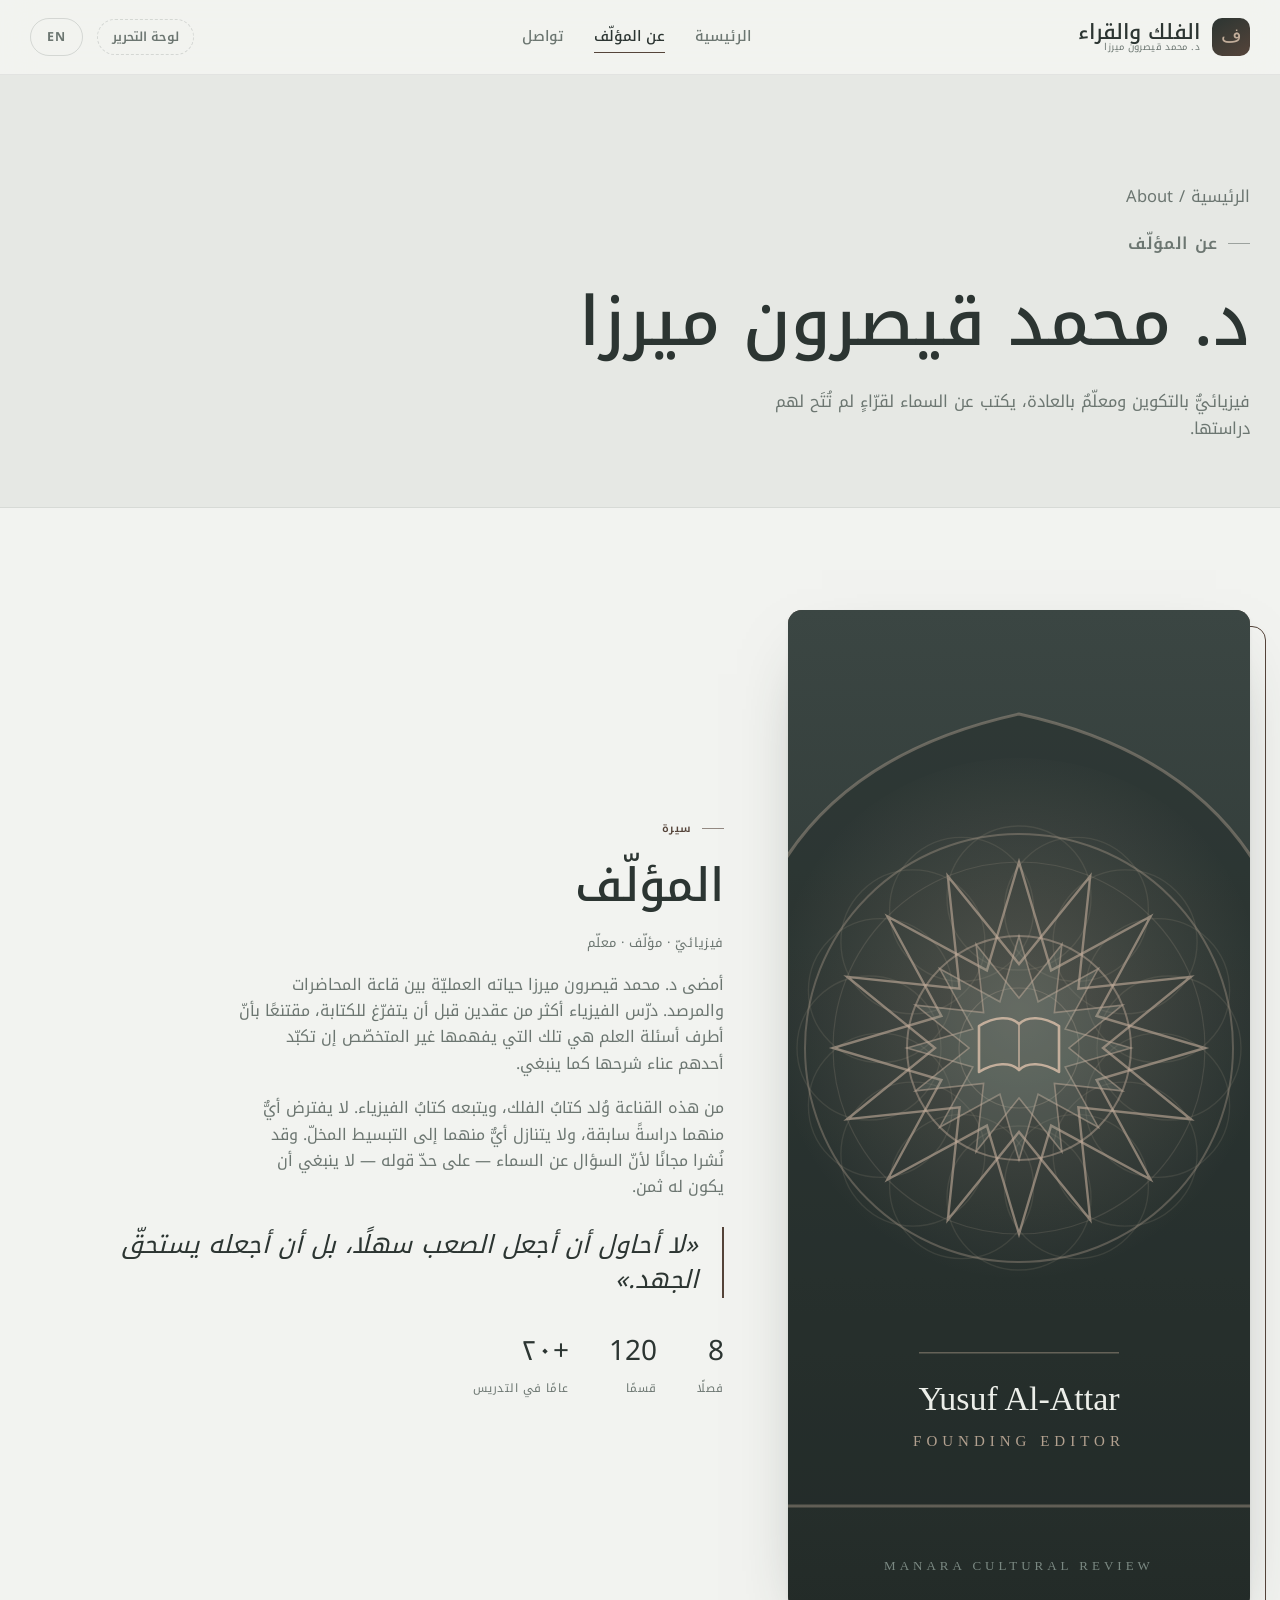
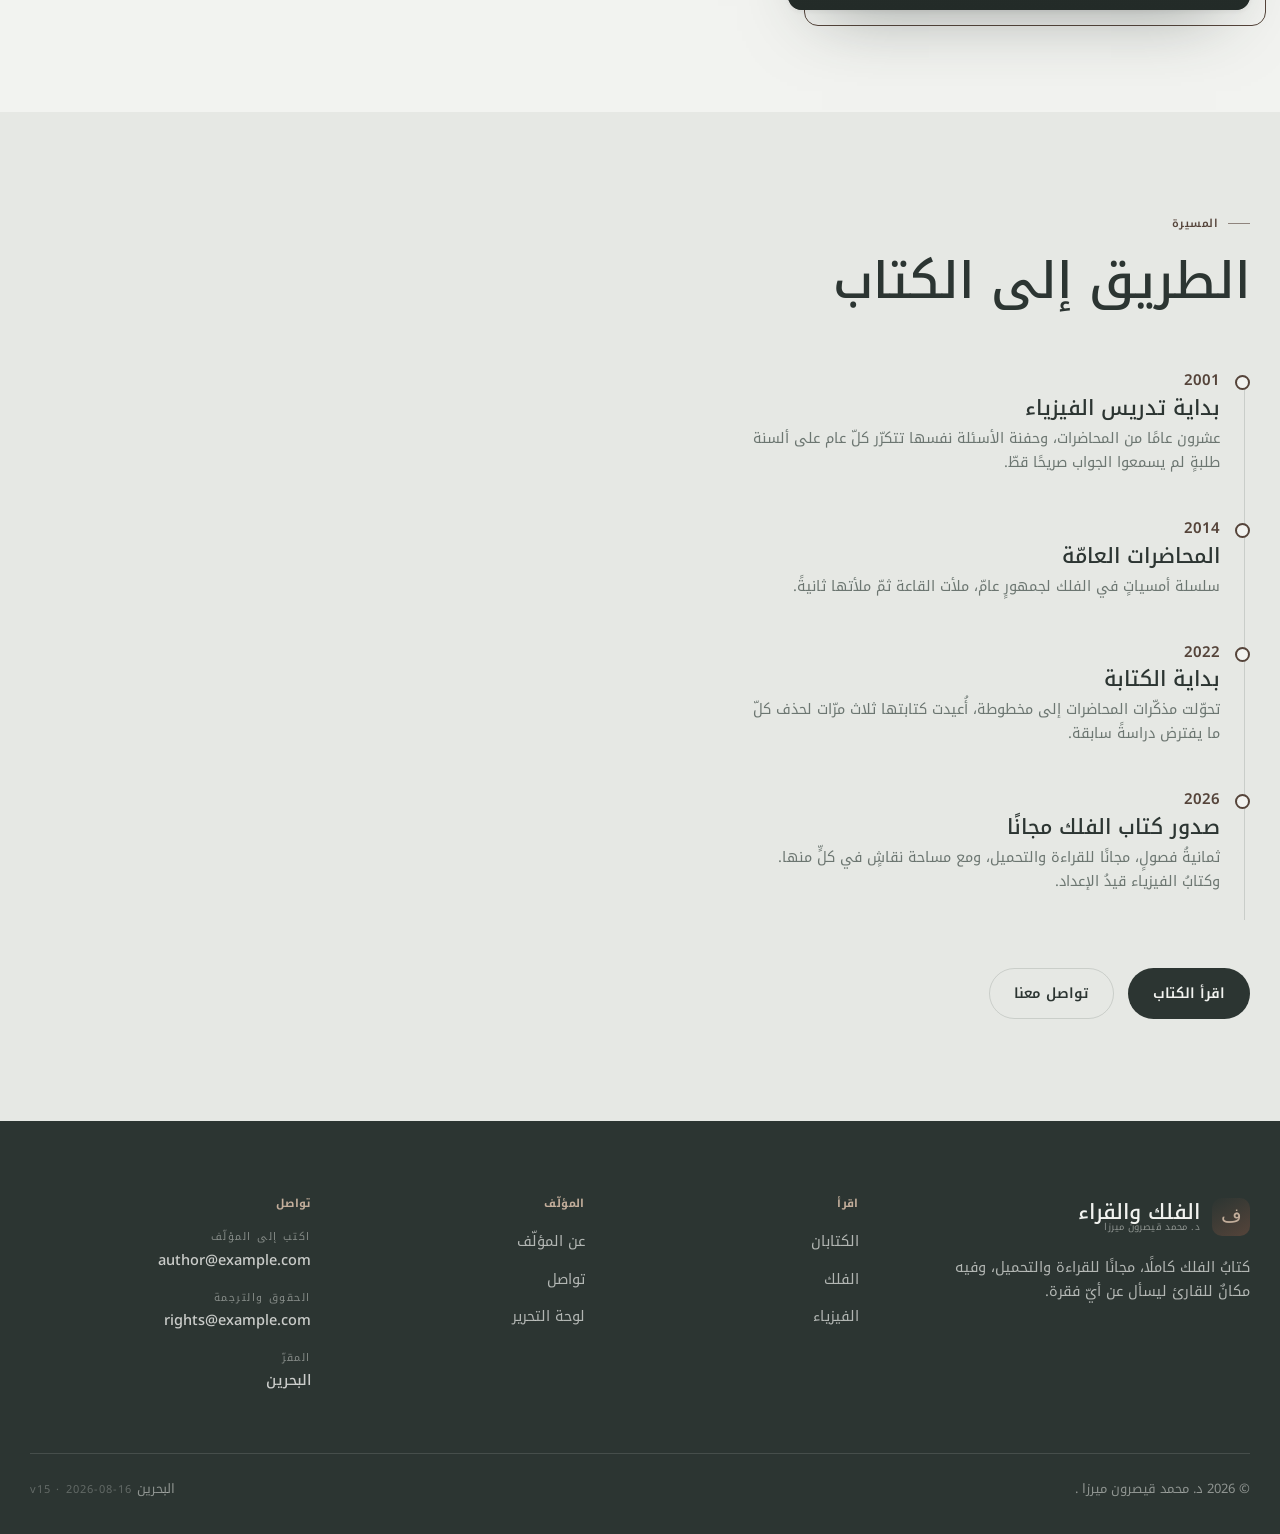
==== about.html @ 3e2587d0 "Show the chapter openings, and stop shipping them twice Seven chapters keep their cover and their in" ====
<!doctype html>
<html lang="ar" dir="rtl">
<head>
<meta charset="UTF-8">
<meta name="viewport" content="width=device-width,initial-scale=1">
<title>عن المؤلّف — د. محمد قيصرون ميرزا</title>
<meta name="description" content="About Dr. Mohammed Qaisaroun Mirza and the path to the two books.">
<meta name="theme-color" content="#2c3532">
<link rel="preconnect" href="https://fonts.googleapis.com">
<link rel="preconnect" href="https://fonts.gstatic.com" crossorigin>
<link href="https://fonts.googleapis.com/css2?family=Manrope:wght@400;500;600;700&family=Newsreader:ital,wght@0,300;0,400;0,500;0,600;1,400;1,500&family=Noto+Kufi+Arabic:wght@400;600&display=swap" rel="stylesheet">
<link rel="stylesheet" href="styles.css">
<script>document.documentElement.className += " js";</script>
</head>
<body>
<a class="skip" href="#main">Skip to content</a>
<header class="nav">
  <div class="wrap nav-in">
    <a class="brand" href="index.html">
      <span class="brand-mark ar">ف</span>
      <span class="brand-txt"><b>الفلك والقراء</b><span>د. محمد قيصرون ميرزا</span></span>
    </a>
    <nav class="nav-links" aria-label="Primary">
      <a href="index.html">Home</a>
      <a href="about.html" aria-current="page">About</a>
      <a href="contact.html">Contact</a>
    </nav>
    <div class="nav-cta">
      <a class="admin-link" href="admin.html" title="Editor login">لوحة التحرير</a>
      <button class="lang" type="button" aria-label="Switch to English">EN</button>
      <button class="burger" aria-expanded="false" aria-label="Open menu" aria-controls="mobile-menu"><span></span></button>
    </div>
  </div>
  <div class="mobile-menu" id="mobile-menu">
    <div class="wrap">
      <a href="index.html">Home</a>
      <a href="about.html">About</a>
      <a href="contact.html">Contact</a>
      <a href="admin.html">Editor login</a>
      <button class="lang" type="button" aria-label="Switch to English">EN</button>
    </div>
  </div>
</header>

<main id="main">
  <section class="page-head">
    <div class="wrap">
      <p class="crumbs"><a href="index.html">Home</a> / About</p>
      <p class="eyebrow" style="margin-top:20px">About the author</p>
      <h1>Dr. Mohammed Qaisaroun Mirza</h1>
      <p>A physicist by training and a teacher by habit, writing about the sky for readers who were never given the chance to study it.</p>
    </div>
  </section>

  <section class="section">
    <div class="wrap author">
      <div class="portrait reveal">
        <img src="img/portrait.svg" alt="Portrait plate for the author" width="800" height="1000" loading="lazy">
      </div>
      <div class="reveal">
        <p class="eyebrow">Biography</p>
        <h2>The author</h2>
        <p class="role">Physicist · Author · Teacher</p>
        <p class="bio">Dr. Mohammed Qaisaroun Mirza has spent his working life between the lecture hall and the telescope. He taught physics for over two decades before turning to writing, convinced that the most interesting questions in science are the ones a non-specialist can still understand if someone takes the trouble to explain them properly.</p>
        <p class="bio">The astronomy book came out of that conviction, and a physics book is following it. Neither assumes prior study; neither talks down. They are published free because, in his words, a question about the sky should not have a price on it.</p>
        <blockquote>“I am not trying to make hard things easy. I am trying to make them worth the effort.”</blockquote>
        <div class="facts">
          <div><b>8</b><span>Chapters</span></div>
          <div><b>120</b><span>Sections</span></div>
          <div><b>20+</b><span>Years teaching</span></div>
        </div>
      </div>
    </div>
  </section>

  <section class="section alt">
    <div class="wrap">
      <div class="sec-head reveal"><div><p class="eyebrow">History</p><h2>The path to the books</h2></div></div>
      <div class="timeline">
        <div class="tl-item reveal"><p class="yr">2001</p><h4>Begins teaching physics</h4><p>Twenty years of lectures, and the same handful of questions asked every single year by students who had never been told the answer plainly.</p></div>
        <div class="tl-item reveal"><p class="yr">2014</p><h4>The public lectures</h4><p>A series of evening talks on astronomy for a general audience, which filled the room and then filled it again.</p></div>
        <div class="tl-item reveal"><p class="yr">2022</p><h4>Starts writing</h4><p>The lecture notes become a manuscript, rewritten three times to remove everything that assumed prior study.</p></div>
        <div class="tl-item reveal"><p class="yr">2026</p><h4>The astronomy book published, free</h4><p>Eight chapters, free to read and free to download, with a comment thread on every one of them. The physics book is in preparation.</p></div>
      </div>
      <div class="hero-actions" style="margin-top:40px">
        <a class="btn btn-ink" href="index.html">Read the books</a>
        <a class="btn btn-outline" href="contact.html">Get in touch</a>
      </div>
    </div>
  </section>
</main>

<footer>
  <div class="wrap">
    <div class="foot-grid">
      <div>
        <a class="brand" href="index.html">
          <span class="brand-mark ar">ف</span>
          <span class="brand-txt"><b>الفلك والقراء</b><span>د. محمد قيصرون ميرزا</span></span>
        </a>
        <p class="foot-about">The astronomy book in full, free to read and free to download, with a place for readers to ask about any passage.</p>
      </div>
      <div>
        <h4>Read</h4>
        <ul>
          <li><a href="index.html">The books</a></li>
          <li><a href="chapter.html?book=falak&ch=1">Astronomy</a></li>
          <li><a href="chapter.html?book=fizya&ch=1">Physics</a></li>
        </ul>
      </div>
      <div>
        <h4>The author</h4>
        <ul>
          <li><a href="about.html">About the author</a></li>
          <li><a href="contact.html">Contact</a></li>
          <li><a href="admin.html">Editor login</a></li>
        </ul>
      </div>
      <div>
        <h4>Contact</h4>
        <ul class="foot-contact">
          <li><span>Write to the author</span><a href="mailto:author@example.com">author@example.com</a></li>
          <li><span>Rights and translation</span><a href="mailto:rights@example.com">rights@example.com</a></li>
          <li><span>Based in</span><b>Bahrain</b></li>
        </ul>
      </div>
    </div>
    <div class="foot-bottom">
      <p>© 2026 د. محمد قيصرون ميرزا .</p>
      <p>Bahrain <span class="build-stamp">v15 · 2026-08-16</span></p>
    </div>
  </div>
</footer>
<script src="i18n.js" defer></script>
<script src="content.js" defer></script>
<script src="cms.js" defer></script>
<script src="script.js" defer></script>
</body>
</html>
---- styles.css ----
/* MANARA — Cultural Review. WebiQQ showcase. */

:root {
  /* Palette: Liver Chestnut / Almond Light / Morning Blue / Arsenic */
  --ink: #2c3532;
  --ink-2: #3b4643;
  --paper: #f2f3f0;
  --paper-2: #e6e8e4;
  --paper-3: #d6d9d4;
  --gold: #55443a;            /* Liver Chestnut — accent on light */
  --gold-soft: #c3ae9b;       /* warm sand — accent on dark */
  --sage: #8a9992;            /* Morning Blue */
  --almond: #cfd0cd;
  --clay: #55443a;
  --muted: #6c7671;
  --line: rgba(44, 53, 50, 0.15);
  --line-soft: rgba(44, 53, 50, 0.08);
  --serif: "Newsreader", "Iowan Old Style", Georgia, serif;
  --sans: "Manrope", -apple-system, "Segoe UI", sans-serif;
  --arabic: "Noto Kufi Arabic", "Segoe UI", Tahoma, sans-serif;
  --wrap: 1220px;
  --r: 14px;
  --shadow: 0 1px 2px rgba(44, 53, 50, 0.05), 0 12px 34px -18px rgba(44, 53, 50, 0.3);
  --shadow-lg: 0 2px 4px rgba(44, 53, 50, 0.06), 0 30px 70px -34px rgba(44, 53, 50, 0.5);
}

* { box-sizing: border-box; }
html {
  -webkit-text-size-adjust: 100%;
  scroll-behavior: smooth;
  /* Without this, pulling past the end of the page on a phone stretches the view
     and exposes a slab of blank canvas under the dark footer. */
  overscroll-behavior-y: none;
  background: var(--paper);
}
@media (prefers-reduced-motion: reduce) {
  html { scroll-behavior: auto; }
  *, *::before, *::after { animation-duration: .01ms !important; transition-duration: .01ms !important; }
}

body {
  margin: 0;
  background: var(--paper);
  color: var(--ink);
  font-family: var(--sans);
  font-size: 16px;
  line-height: 1.65;
  -webkit-font-smoothing: antialiased;
  overflow-x: hidden;
}

img { max-width: 100%; display: block; }
a { color: inherit; }
h1, h2, h3, h4 { font-family: var(--serif); font-weight: 500; line-height: 1.1; letter-spacing: -.015em; margin: 0; }
p { margin: 0; }
button, input, textarea, select { font: inherit; color: inherit; }

.wrap { width: min(100% - 40px, var(--wrap)); margin-inline: auto; }
/* Clear the sticky header when jumping to an anchor. */
section[id], main [id] { scroll-margin-top: 96px; }
.ar { font-family: var(--arabic); }

.skip {
  position: fixed; top: -60px; left: 16px; z-index: 200; background: var(--ink); color: var(--paper);
  padding: 10px 16px; border-radius: 8px; text-decoration: none; font-size: 14px; transition: top .2s;
}
.skip:focus { top: 12px; }

:focus-visible { outline: 2px solid var(--gold); outline-offset: 3px; border-radius: 4px; }

.sr-only {
  position: absolute; width: 1px; height: 1px; padding: 0; margin: -1px; overflow: hidden;
  clip: rect(0 0 0 0); clip-path: inset(50%); white-space: nowrap; border: 0;
}

/* ---------- eyebrow / shared bits ---------- */
.eyebrow {
  font-size: 11px; letter-spacing: .22em; text-transform: uppercase; font-weight: 600;
  color: var(--gold); display: flex; align-items: center; gap: 10px;
}
.eyebrow::before { content: ""; width: 22px; height: 1px; background: currentColor; opacity: .6; }
.eyebrow.center { justify-content: center; }

.btn {
  display: inline-flex; align-items: center; gap: 9px; padding: 13px 24px; border-radius: 999px;
  font-size: 14px; font-weight: 600; text-decoration: none; border: 1px solid transparent; cursor: pointer;
  transition: transform .25s cubic-bezier(.2,.7,.3,1), background .25s, color .25s, border-color .25s, box-shadow .25s;
  white-space: nowrap;
}
.btn:hover { transform: translateY(-2px); }
.btn-gold { background: var(--gold); color: #fff; box-shadow: 0 10px 26px -12px rgba(85, 68, 58, .5); }
.btn-gold:hover { background: #3f322b; }
.btn-ink { background: var(--ink); color: var(--paper); }
.btn-ink:hover { background: #000; }
.btn-ghost { border-color: rgba(242, 243, 240, .38); color: var(--paper); }
.btn-ghost:hover { background: rgba(242, 243, 240, .1); border-color: rgba(242, 243, 240, .7); }
.btn-outline { border-color: var(--line); background: transparent; color: var(--ink); }
.btn-outline:hover { border-color: var(--ink); background: var(--ink); color: var(--paper); }
.btn[disabled] { opacity: .45; pointer-events: none; }

.arrow-link {
  display: inline-flex; align-items: center; gap: 8px; text-decoration: none; font-size: 14px;
  font-weight: 600; border-bottom: 1px solid var(--line); padding-bottom: 3px; transition: gap .25s, border-color .25s;
}
.arrow-link:hover { gap: 14px; border-color: var(--gold); }

/* ---------- header ---------- */
.nav {
  position: sticky; top: 0; z-index: 90;
  background: rgba(242, 243, 240, .82); backdrop-filter: blur(16px) saturate(1.4);
  border-bottom: 1px solid var(--line-soft);
}
.nav-in { display: flex; align-items: center; justify-content: space-between; gap: 20px; height: 74px; }
.brand { display: flex; align-items: center; gap: 12px; text-decoration: none; }
.brand-mark {
  width: 38px; height: 38px; border-radius: 10px; display: grid; place-items: center; flex: none;
  background: linear-gradient(150deg, var(--ink), #55443a); color: var(--gold-soft);
  font-family: var(--serif); font-size: 20px; line-height: 1;
}
.brand-txt { display: flex; flex-direction: column; line-height: 1.05; }
.brand-txt b { font-family: var(--serif); font-weight: 500; font-size: 21px; letter-spacing: .04em; }
.brand-txt span { font-size: 9.5px; letter-spacing: .26em; text-transform: uppercase; color: var(--muted); }
.nav-links { display: flex; align-items: center; gap: 30px; }
.nav-links a {
  text-decoration: none; font-size: 14.5px; font-weight: 500; color: var(--muted); position: relative; padding: 4px 0;
  transition: color .2s;
}
.nav-links a::after {
  content: ""; position: absolute; left: 0; right: 100%; bottom: 0; height: 1px; background: var(--gold);
  transition: right .3s cubic-bezier(.2,.7,.3,1);
}
.nav-links a:hover, .nav-links a[aria-current="page"] { color: var(--ink); }
.nav-links a:hover::after, .nav-links a[aria-current="page"]::after { right: 0; }
.nav-cta { display: flex; align-items: center; gap: 14px; }
.burger {
  display: none; width: 42px; height: 42px; border: 1px solid var(--line); border-radius: 10px;
  background: transparent; cursor: pointer; padding: 0; place-items: center;
}
.burger span { display: block; width: 17px; height: 1.5px; background: var(--ink); position: relative; transition: .25s; }
.burger span::before, .burger span::after {
  content: ""; position: absolute; left: 0; width: 17px; height: 1.5px; background: var(--ink); transition: .25s;
}
.burger span::before { top: -5.5px; }
.burger span::after { top: 5.5px; }
.burger[aria-expanded="true"] span { background: transparent; }
.burger[aria-expanded="true"] span::before { top: 0; transform: rotate(45deg); }
.burger[aria-expanded="true"] span::after { top: 0; transform: rotate(-45deg); }

.mobile-menu {
  display: none; border-top: 1px solid var(--line-soft); background: var(--paper);
  padding: 14px 0 26px;
}
.mobile-menu.open { display: block; }
.mobile-menu a {
  display: block; padding: 13px 0; text-decoration: none; font-family: var(--serif); font-size: 24px;
  border-bottom: 1px solid var(--line-soft);
}
.mobile-menu .btn {
  display: flex; justify-content: center; width: 100%; margin-top: 22px; border-bottom: 0;
  font-family: var(--sans); font-size: 15px; padding: 15px 22px;
}

/* ---------- hero ---------- */
.hero { position: relative; background: var(--ink); color: var(--paper); overflow: hidden; }
.hero-bg { position: absolute; inset: 0; }
.hero-bg img { width: 100%; height: 100%; object-fit: cover; }
.hero-bg::after {
  content: ""; position: absolute; inset: 0;
  background:
    radial-gradient(100% 90% at 20% 30%, rgba(44,53,50,.9), rgba(44,53,50,.55) 70%),
    linear-gradient(to top, var(--ink) 2%, rgba(44,53,50,.15) 55%);
}
.hero-in { position: relative; padding: clamp(74px, 12vw, 140px) 0 clamp(60px, 8vw, 96px); }
.hero h1 {
  font-size: clamp(44px, 7.4vw, 88px); font-weight: 400; letter-spacing: -.025em; max-width: 15ch;
  margin: 22px 0 0;
}
.hero h1 em { font-style: italic; color: var(--gold-soft); }
.hero-lede { margin-top: 26px; max-width: 56ch; font-size: clamp(16px, 1.6vw, 18.5px); color: rgba(242, 243, 240, .74); }
.hero-actions { display: flex; flex-wrap: wrap; gap: 14px; margin-top: 38px; }
.hero-stats {
  display: flex; flex-wrap: wrap; gap: clamp(28px, 6vw, 72px); margin-top: clamp(50px, 7vw, 78px);
  padding-top: 34px; border-top: 1px solid rgba(242, 243, 240, .16);
}
.hero-stats div b { display: block; font-family: var(--serif); font-size: 34px; font-weight: 400; color: var(--gold-soft); }
.hero-stats div span { font-size: 12px; letter-spacing: .16em; text-transform: uppercase; color: rgba(242,243,240,.6); }
.hero-ar {
  position: absolute; right: -2vw; bottom: -3vw; font-family: var(--arabic); font-size: clamp(120px, 24vw, 320px);
  color: rgba(195, 174, 155, .07); line-height: .8; pointer-events: none; user-select: none;
}

/* ---------- sections ---------- */
.section { padding: clamp(64px, 8vw, 116px) 0; }
.section.alt { background: var(--paper-2); }
.sec-head { display: flex; align-items: flex-end; justify-content: space-between; gap: 30px; margin-bottom: clamp(34px, 4vw, 52px); flex-wrap: wrap; }
.sec-head h2 { font-size: clamp(30px, 4.4vw, 50px); margin-top: 14px; max-width: 20ch; }
.sec-head p.sub { color: var(--muted); max-width: 46ch; margin-top: 12px; font-size: 15.5px; }

/* ---------- articles ---------- */
.art-feature {
  display: grid; grid-template-columns: 1.15fr 1fr; gap: clamp(26px, 4vw, 56px); align-items: center;
  margin-bottom: clamp(34px, 4vw, 56px); text-decoration: none;
}
.art-feature .shot { border-radius: var(--r); overflow: hidden; aspect-ratio: 4 / 3; box-shadow: var(--shadow-lg); }
.art-feature .shot img, .art-card .shot img {
  width: 100%; height: 100%; object-fit: cover;
  background: linear-gradient(135deg, var(--paper-3), #b9c0ba);
  transition: transform .8s cubic-bezier(.2,.7,.3,1);
}
.art-feature:hover .shot img { transform: scale(1.045); }
.art-feature h3 { font-size: clamp(28px, 3.6vw, 44px); margin: 16px 0 0; }
.art-feature p { color: var(--muted); margin-top: 16px; max-width: 48ch; }

.meta { display: flex; align-items: center; gap: 12px; font-size: 12px; color: var(--muted); flex-wrap: wrap; }
.tag {
  font-size: 10.5px; letter-spacing: .16em; text-transform: uppercase; font-weight: 700; color: var(--gold);
  border: 1px solid rgba(85, 68, 58, .32); border-radius: 999px; padding: 4px 11px; background: rgba(85, 68, 58, .07);
}
.dot::before { content: "·"; margin-right: 12px; }

.art-grid { display: grid; grid-template-columns: repeat(3, 1fr); gap: clamp(22px, 2.6vw, 34px); }
.art-card {
  text-decoration: none; display: flex; flex-direction: column; gap: 16px;
  background: var(--paper); border: 1px solid var(--line-soft); border-radius: var(--r); padding: 14px 14px 24px;
  transition: transform .35s cubic-bezier(.2,.7,.3,1), box-shadow .35s, border-color .35s;
}
.section.alt .art-card { background: #f8f9f7; }
.art-card:hover { transform: translateY(-5px); box-shadow: var(--shadow); border-color: var(--line); }
.art-card .shot { border-radius: 9px; overflow: hidden; aspect-ratio: 16 / 10; }
.art-card:hover .shot img { transform: scale(1.05); }
.art-card .body { padding: 0 8px; display: flex; flex-direction: column; gap: 11px; flex: 1; }
.art-card h3 { font-size: 21px; line-height: 1.24; }
.art-card p { font-size: 14.2px; color: var(--muted); line-height: 1.6; }
.art-card .more { margin-top: auto; font-size: 13px; font-weight: 700; color: var(--gold); display: inline-flex; gap: 7px; transition: gap .25s; }
.art-card:hover .more { gap: 13px; }

/* ---------- books ---------- */
.book-grid { display: grid; grid-template-columns: repeat(4, 1fr); gap: clamp(20px, 2.6vw, 36px); }
.book { display: flex; flex-direction: column; gap: 16px; }
.cover {
  position: relative; aspect-ratio: 2 / 3; border-radius: 4px 10px 10px 4px; overflow: hidden;
  background: linear-gradient(155deg, var(--c1, #2c3b46), var(--c2, #16212a));
  color: #fff; padding: 26px 20px 22px 28px; display: flex; flex-direction: column;
  box-shadow: var(--shadow-lg); transition: transform .45s cubic-bezier(.2,.7,.3,1), box-shadow .45s;
}
.book:hover .cover { transform: translateY(-7px) rotate(-.6deg); box-shadow: 0 34px 60px -28px rgba(44,53,50,.6); }
.cover::before { content: ""; position: absolute; left: 0; top: 0; bottom: 0; width: 9px; background: rgba(0,0,0,.28); }
.cover::after {
  content: ""; position: absolute; inset: 0;
  background: radial-gradient(120% 80% at 80% 0%, rgba(255,255,255,.16), transparent 60%);
  pointer-events: none;
}
.cover .rule { width: 34px; height: 1px; background: rgba(255,255,255,.5); margin-bottom: 16px; }
.cover .c-title {
  font-family: var(--serif); font-size: clamp(17px, 1.7vw, 22px); line-height: 1.16; font-weight: 500; letter-spacing: -.01em;
}
.cover .c-author {
  margin-top: auto; font-size: 9.5px; letter-spacing: .2em; text-transform: uppercase; color: rgba(255,255,255,.66);
}
.cover .c-ar { position: absolute; right: 14px; bottom: 12px; font-family: var(--arabic); font-size: 30px; color: rgba(255,255,255,.14); }
.book h3 { font-size: 18px; line-height: 1.25; }
.book .b-meta { font-size: 13px; color: var(--muted); margin-top: 5px; }
.book .b-desc { font-size: 13.6px; color: var(--muted); margin-top: 10px; line-height: 1.58; }
.book .btn { margin-top: 14px; align-self: flex-start; padding: 10px 18px; font-size: 13px; }

/* ---------- categories ---------- */
.cat-grid { display: grid; grid-template-columns: repeat(6, 1fr); gap: 16px; }
.cat {
  text-decoration: none; border: 1px solid var(--line); border-radius: var(--r); padding: 26px 20px 22px;
  background: var(--paper); display: flex; flex-direction: column; gap: 12px; position: relative; overflow: hidden;
  transition: transform .3s, border-color .3s, background .3s;
}
.section.alt .cat { background: #f8f9f7; }
.cat:hover { transform: translateY(-4px); border-color: var(--gold); }
.cat .ico { font-size: 24px; line-height: 1; color: var(--gold); }
.cat .ico svg { width: 27px; height: 27px; display: block; }
.cat:hover .ico { color: #3f322b; }
.cat b { font-family: var(--serif); font-size: 20px; font-weight: 500; }
.cat span { font-size: 12px; color: var(--muted); }
.cat::after {
  content: ""; position: absolute; inset: auto -30% -60% auto; width: 120px; height: 120px; border-radius: 50%;
  background: radial-gradient(circle, rgba(85,68,58,.16), transparent 70%); opacity: 0; transition: opacity .35s;
}
.cat:hover::after { opacity: 1; }

/* ---------- author ---------- */
.author { display: grid; grid-template-columns: .8fr 1.2fr; gap: clamp(30px, 5vw, 76px); align-items: center; }
.author .portrait { position: relative; }
.author .portrait img {
  position: relative; z-index: 1;
  width: 100%; aspect-ratio: 4 / 5; object-fit: cover; border-radius: var(--r);
  background: linear-gradient(140deg, #55443a, #2c3532); box-shadow: var(--shadow-lg);
}
.author .portrait::after {
  content: ""; position: absolute; inset: 16px -16px -16px 16px; border: 1px solid var(--gold); border-radius: var(--r);
}
.author h2 { font-size: clamp(30px, 4vw, 46px); margin: 16px 0 0; }
.author .role { font-size: 13px; letter-spacing: .14em; text-transform: uppercase; color: var(--muted); margin-top: 14px; }
.author p.bio { color: var(--muted); margin-top: 18px; max-width: 54ch; }
.author blockquote {
  margin: 26px 0 0; padding-left: 22px; border-left: 2px solid var(--gold);
  font-family: var(--serif); font-size: clamp(19px, 2.2vw, 25px); font-style: italic; line-height: 1.42;
}
.author .facts { display: flex; gap: 40px; margin-top: 30px; flex-wrap: wrap; }
.author .facts b { display: block; font-family: var(--serif); font-size: 28px; font-weight: 400; }
.author .facts span { font-size: 11.5px; letter-spacing: .14em; text-transform: uppercase; color: var(--muted); }

/* ---------- newsletter ---------- */
.news { background: var(--ink); color: var(--paper); border-radius: 20px; padding: clamp(40px, 6vw, 74px); position: relative; overflow: hidden; }
.news::after {
  content: "\0645"; position: absolute; right: 4%; top: 50%; transform: translateY(-50%); font-family: var(--arabic);
  font-size: 260px; color: rgba(195,174,155,.06); line-height: 1; pointer-events: none;
}
.news h2 { font-size: clamp(28px, 3.8vw, 44px); margin-top: 16px; max-width: 18ch; }
.news p { color: rgba(242,243,240,.7); margin-top: 16px; max-width: 46ch; }
.subscribe { display: flex; gap: 10px; margin-top: 30px; max-width: 480px; flex-wrap: wrap; }
.subscribe input {
  flex: 1 1 240px; background: rgba(242,243,240,.08); border: 1px solid rgba(242,243,240,.2); color: var(--paper);
  border-radius: 999px; padding: 13px 22px; font-size: 14.5px; transition: border-color .25s, background .25s;
}
.subscribe input::placeholder { color: rgba(242,243,240,.42); }
.subscribe input:focus { outline: none; border-color: var(--gold-soft); background: rgba(242,243,240,.12); }
.form-note { font-size: 13px; margin-top: 14px; color: rgba(242,243,240,.55); }
.form-note.ok { color: var(--gold-soft); }

/* ---------- footer ---------- */
footer { background: var(--ink); color: rgba(242,243,240,.68); padding: clamp(52px, 6vw, 80px) 0 34px; margin-top: 0; }
.foot-grid { display: grid; grid-template-columns: 1.6fr 1fr 1fr 1fr; gap: 40px; }
.foot-grid .brand-txt b, .foot-grid .brand-txt span { color: var(--paper); }
.foot-grid .brand-txt span { color: rgba(242,243,240,.5); }
.foot-about { font-size: 14.5px; margin-top: 20px; max-width: 38ch; }
footer h4 { font-family: var(--sans); font-size: 11px; letter-spacing: .2em; text-transform: uppercase; color: var(--gold-soft); font-weight: 700; }
footer ul { list-style: none; padding: 0; margin: 18px 0 0; display: grid; gap: 11px; }
footer ul a { text-decoration: none; font-size: 14.5px; transition: color .2s; }
footer ul a:hover { color: var(--paper); }
.socials { display: flex; gap: 10px; margin-top: 18px; }
.socials a {
  width: 38px; height: 38px; border: 1px solid rgba(242,243,240,.2); border-radius: 50%; display: grid; place-items: center;
  text-decoration: none; font-size: 13px; transition: .25s;
}
.socials a:hover { background: var(--gold); border-color: var(--gold); color: #fff; }
.foot-bottom {
  margin-top: clamp(40px, 5vw, 60px); padding-top: 24px; border-top: 1px solid rgba(242,243,240,.13);
  display: flex; justify-content: space-between; gap: 16px; flex-wrap: wrap; font-size: 13px; color: rgba(242,243,240,.5);
}
.foot-bottom a { color: var(--gold-soft); text-decoration: none; }

/* ---------- page header (inner pages) ---------- */
.page-head { background: var(--paper-2); border-bottom: 1px solid var(--line-soft); padding: clamp(50px, 7vw, 92px) 0 clamp(40px, 5vw, 64px); }
.page-head h1 { font-size: clamp(36px, 6vw, 68px); margin-top: 18px; max-width: 18ch; }
.page-head p { color: var(--muted); margin-top: 18px; max-width: 56ch; font-size: 16.5px; }
.crumbs { font-size: 12.5px; color: var(--muted); }
.crumbs a { text-decoration: none; }
.crumbs a:hover { color: var(--gold); }

/* ---------- article page ---------- */
.progress { position: fixed; top: 0; left: 0; height: 3px; width: 0; background: var(--gold); z-index: 120; transition: width .1s linear; }
.read-head { padding: clamp(40px, 6vw, 72px) 0 0; }
.read-head h1 { font-size: clamp(34px, 5.6vw, 62px); margin: 20px 0 0; max-width: 20ch; }
.read-head .lede { font-family: var(--serif); font-size: clamp(18px, 2.2vw, 23px); color: var(--muted); margin-top: 22px; max-width: 58ch; line-height: 1.5; }
.byline { display: flex; align-items: center; gap: 14px; margin-top: 30px; flex-wrap: wrap; }
.byline .avatar {
  width: 46px; height: 46px; border-radius: 50%; object-fit: cover; background: var(--paper-3); flex: none;
}
.byline b { font-size: 14.5px; }
.read-figure { margin: clamp(32px, 4vw, 52px) 0; }
.read-figure img { width: 100%; aspect-ratio: 21 / 9; object-fit: cover; border-radius: var(--r); background: var(--paper-3); box-shadow: var(--shadow-lg); }
.read-figure figcaption { font-size: 12.5px; color: var(--muted); margin-top: 12px; text-align: center; }

.read-layout { display: grid; grid-template-columns: 220px minmax(0, 1fr) 190px; gap: clamp(28px, 4vw, 60px); align-items: start; padding-bottom: clamp(60px, 8vw, 100px); }
.toc { position: sticky; top: 100px; }
.toc h4 { font-family: var(--sans); font-size: 10.5px; letter-spacing: .2em; text-transform: uppercase; color: var(--muted); font-weight: 700; }
.toc ol { list-style: none; padding: 0; margin: 16px 0 0; display: grid; gap: 2px; counter-reset: t; }
.toc a {
  display: block; text-decoration: none; font-size: 13.6px; color: var(--muted); padding: 7px 0 7px 14px;
  border-left: 2px solid var(--line); transition: .25s; line-height: 1.4;
}
.toc a:hover { color: var(--ink); border-color: var(--gold-soft); }
.toc a.active { color: var(--ink); border-color: var(--gold); font-weight: 600; }

.prose { font-family: var(--serif); font-size: 19.5px; line-height: 1.78; letter-spacing: -.003em; }
.prose > p { margin: 0 0 26px; }
.prose h2 { font-size: clamp(26px, 3.2vw, 34px); margin: 52px 0 18px; scroll-margin-top: 100px; }
.prose h3 { font-size: 23px; margin: 36px 0 14px; }
.prose a { color: var(--clay); text-underline-offset: 3px; }
.prose ul, .prose ol { margin: 0 0 26px; padding-left: 24px; }
.prose li { margin-bottom: 10px; }
.prose blockquote {
  margin: 38px 0; padding: 4px 0 4px 26px; border-left: 3px solid var(--gold);
  font-style: italic; font-size: clamp(21px, 2.5vw, 27px); line-height: 1.45; color: var(--ink-2);
}
.prose blockquote cite { display: block; font-style: normal; font-family: var(--sans); font-size: 13px; color: var(--muted); margin-top: 14px; letter-spacing: .04em; }
.prose .dropcap::first-letter {
  float: left; font-size: 4.1em; line-height: .82; padding: 6px 12px 0 0; color: var(--gold); font-weight: 500;
}
.pull {
  background: var(--paper-2); border-radius: var(--r); padding: 26px 28px; margin: 36px 0;
  font-family: var(--sans); font-size: 15px; line-height: 1.66; color: var(--ink-2); border: 1px solid var(--line-soft);
}
.pull b { display: block; font-family: var(--serif); font-size: 19px; font-weight: 500; margin-bottom: 8px; }

.share { position: sticky; top: 100px; display: grid; gap: 10px; justify-items: start; }
.share h4 { font-family: var(--sans); font-size: 10.5px; letter-spacing: .2em; text-transform: uppercase; color: var(--muted); font-weight: 700; margin-bottom: 4px; }
.share button, .share a {
  display: flex; align-items: center; gap: 10px; width: 100%; text-decoration: none; cursor: pointer;
  border: 1px solid var(--line); background: transparent; border-radius: 10px; padding: 10px 13px; font-size: 13px;
  transition: .25s; text-align: left;
}
.share button:hover, .share a:hover { border-color: var(--ink); background: var(--ink); color: var(--paper); }

.read-foot { border-top: 1px solid var(--line); padding-top: 34px; margin-top: 46px; display: flex; gap: 24px; align-items: flex-start; flex-wrap: wrap; }
.read-foot img { width: 74px; height: 74px; border-radius: 50%; object-fit: cover; background: var(--paper-3); }
.read-foot .rf-body { flex: 1 1 320px; }
.read-foot h4 { font-family: var(--serif); font-size: 21px; font-weight: 500; letter-spacing: 0; text-transform: none; color: var(--ink); }
.read-foot p { color: var(--muted); font-size: 14.5px; margin-top: 8px; }

/* ---------- books page ---------- */
.filters { display: flex; gap: 9px; flex-wrap: wrap; margin-bottom: 38px; }
.chip {
  border: 1px solid var(--line); background: transparent; border-radius: 999px; padding: 9px 18px; font-size: 13.5px;
  font-weight: 500; cursor: pointer; transition: .25s; color: var(--muted);
}
.chip:hover { border-color: var(--ink); color: var(--ink); }
.chip[aria-pressed="true"] { background: var(--ink); border-color: var(--ink); color: var(--paper); }
.book-row {
  display: grid; grid-template-columns: 190px minmax(0, 1fr); gap: clamp(24px, 3.4vw, 46px); align-items: start;
  padding: clamp(26px, 3vw, 40px) 0; border-top: 1px solid var(--line);
}
.book-row:hover .cover { transform: translateY(-6px) rotate(-.5deg); }
.book-row + .form-note { border-top: 1px solid var(--line); padding-top: 28px; }
.book-row h3 { font-size: clamp(23px, 2.8vw, 31px); margin-top: 12px; }
.book-row .b-desc { font-size: 15.5px; margin-top: 14px; max-width: 62ch; }
.book-row .specs { display: flex; gap: 34px; margin-top: 22px; flex-wrap: wrap; }
.book-row .specs span { font-size: 11px; letter-spacing: .14em; text-transform: uppercase; color: var(--muted); display: block; }
.book-row .specs b { font-family: var(--serif); font-size: 17px; font-weight: 500; }
.book-row .actions { display: flex; gap: 10px; margin-top: 26px; flex-wrap: wrap; }
.hidden { display: none !important; }

/* ---------- about page ---------- */
.split { display: grid; grid-template-columns: 1fr 1fr; gap: clamp(30px, 5vw, 70px); align-items: start; }
.split h2 { font-size: clamp(28px, 3.6vw, 42px); margin-top: 14px; }
.split p { color: var(--muted); margin-top: 18px; }
.values { display: grid; grid-template-columns: repeat(3, 1fr); gap: 22px; margin-top: 34px; }
.value { border-top: 2px solid var(--gold); padding-top: 18px; }
.value b { font-family: var(--serif); font-size: 20px; font-weight: 500; display: block; }
.value p { font-size: 14px; margin-top: 8px; }

.timeline { position: relative; margin-top: 46px; padding-left: 30px; }
.timeline::before { content: ""; position: absolute; left: 5px; top: 8px; bottom: 8px; width: 1px; background: var(--line); }
.tl-item { position: relative; padding-bottom: 34px; }
.tl-item::before {
  content: ""; position: absolute; left: -30px; top: 7px; width: 11px; height: 11px; border-radius: 50%;
  background: var(--paper); border: 2px solid var(--gold);
}
.tl-item .yr { font-family: var(--serif); font-size: 15px; color: var(--gold); font-weight: 600; }
.tl-item h4 { font-size: 21px; margin-top: 4px; }
.tl-item p { color: var(--muted); font-size: 14.5px; margin-top: 7px; max-width: 60ch; }

/* ---------- contact page ---------- */
.contact-grid { display: grid; grid-template-columns: 1fr 1.1fr; gap: clamp(34px, 5vw, 70px); align-items: start; }
.field { display: grid; gap: 8px; margin-bottom: 18px; }
.field label { font-size: 12px; letter-spacing: .12em; text-transform: uppercase; color: var(--muted); font-weight: 600; }
.field input, .field textarea, .field select {
  border: 1px solid var(--line); background: var(--paper); border-radius: 10px; padding: 13px 16px; font-size: 15px;
  transition: border-color .25s, box-shadow .25s;
}
.field textarea { min-height: 140px; resize: vertical; }
.field input:focus, .field textarea:focus, .field select:focus {
  outline: none; border-color: var(--gold); box-shadow: 0 0 0 3px rgba(85,68,58,.14);
}
.contact-card { background: var(--paper-2); border-radius: var(--r); padding: clamp(26px, 3vw, 38px); border: 1px solid var(--line-soft); }
.contact-line { display: flex; gap: 14px; padding: 18px 0; border-bottom: 1px solid var(--line-soft); }
.contact-line:last-child { border-bottom: 0; }
.contact-line .ico { font-size: 18px; }
.contact-line span { font-size: 11.5px; letter-spacing: .14em; text-transform: uppercase; color: var(--muted); display: block; }
.contact-line b { font-family: var(--serif); font-size: 18px; font-weight: 500; }
.faq { border-top: 1px solid var(--line); }
.faq details { border-bottom: 1px solid var(--line); }
.faq summary {
  cursor: pointer; list-style: none; padding: 22px 0; font-family: var(--serif); font-size: 20px;
  display: flex; justify-content: space-between; gap: 20px; align-items: center;
}
.faq summary::-webkit-details-marker { display: none; }
.faq summary::after { content: "+"; font-size: 22px; color: var(--gold); transition: transform .25s; }
.faq details[open] summary::after { transform: rotate(45deg); }
.faq details p { color: var(--muted); padding-bottom: 22px; max-width: 66ch; font-size: 15px; }

/* ---------- reveal ----------
   Hidden only once the inline head script proves JS is running, so a failed
   or blocked script.js can never leave the page blank. */
.js .reveal { opacity: 0; transform: translateY(22px); transition: opacity .7s cubic-bezier(.2,.7,.3,1), transform .7s cubic-bezier(.2,.7,.3,1); }
.js .reveal.in { opacity: 1; transform: none; }

/* ---------- responsive ---------- */
@media (max-width: 1080px) {
  .read-layout { grid-template-columns: 190px minmax(0, 1fr); }
  .share { position: static; grid-column: 1 / -1; display: flex; flex-wrap: wrap; }
  .share h4 { width: 100%; }
  .share button, .share a { width: auto; }
  .book-grid { grid-template-columns: repeat(3, 1fr); }
  .cat-grid { grid-template-columns: repeat(3, 1fr); }
}
@media (max-width: 900px) {
  .nav-links, .nav-cta .btn { display: none; }
  .burger { display: grid; }
  .art-grid { grid-template-columns: repeat(2, 1fr); }
  .art-feature { grid-template-columns: 1fr; }
  .author, .split, .contact-grid { grid-template-columns: 1fr; }
  .author .portrait { max-width: 400px; }
  .foot-grid { grid-template-columns: 1fr 1fr; gap: 34px; }
  .read-layout { grid-template-columns: 1fr; }
  .toc { position: static; border: 1px solid var(--line); border-radius: var(--r); padding: 18px 20px; }
  .toc ol { grid-template-columns: 1fr 1fr; display: grid; }
  .prose { font-size: 18px; }
  .prose .dropcap::first-letter { font-size: 3.2em; padding-right: 10px; }
}
@media (max-width: 680px) {
  .wrap { width: min(100% - 32px, var(--wrap)); }
  .art-grid, .book-grid, .cat-grid, .values { grid-template-columns: 1fr 1fr; }
  .values { grid-template-columns: 1fr; }
  .book-row { grid-template-columns: 1fr; }
  .book-row .cover { max-width: 170px; }
  .foot-grid { grid-template-columns: 1fr; }
  .toc ol { grid-template-columns: 1fr; }
  .hero-stats { gap: 26px 40px; }
  .hero-stats div b { font-size: 27px; }
  .news { border-radius: 16px; }
  .btn { padding: 12px 20px; }
}
@media (max-width: 420px) {
  .art-grid { grid-template-columns: 1fr; }
  .book-grid, .cat-grid { gap: 12px; }
  .cat { padding: 20px 16px 18px; }
  .cat b { font-size: 17px; }
}

/* ---------- accents on dark grounds ---------- */
.hero .eyebrow, .news .eyebrow { color: var(--gold-soft); }
.hero-stats div b { color: var(--gold-soft); }

/* ---------- language switch ---------- */
.lang {
  border: 1px solid var(--line); background: transparent; border-radius: 999px; cursor: pointer;
  padding: 8px 16px; font-size: 12.5px; font-weight: 700; letter-spacing: .08em; color: var(--muted);
  transition: .25s; white-space: nowrap;
}
.lang:hover { border-color: var(--ink); color: var(--ink); }
.mobile-menu .lang { width: 100%; margin-top: 14px; padding: 14px; font-size: 14px; }

/* Arabic is the default language, so hide the page until the strings are swapped. */
.js:not(.i18n-ready) body { visibility: hidden; }

[lang="ar"] body, [dir="rtl"] body { font-family: var(--arabic); }
[dir="rtl"] h1, [dir="rtl"] h2, [dir="rtl"] h3, [dir="rtl"] h4,
[dir="rtl"] .prose, [dir="rtl"] .brand-txt b, [dir="rtl"] .cover .c-title,
[dir="rtl"] .tl-item .yr, [dir="rtl"] .faq summary, [dir="rtl"] .contact-line b,
[dir="rtl"] .book-row .specs b, [dir="rtl"] .author blockquote, [dir="rtl"] .prose blockquote,
[dir="rtl"] .hero-stats div b, [dir="rtl"] .author .facts b, [dir="rtl"] .value b,
[dir="rtl"] .cat b, [dir="rtl"] .mobile-menu a, [dir="rtl"] .pull b, [dir="rtl"] .read-head .lede {
  font-family: var(--arabic); letter-spacing: 0;
}
[dir="rtl"] .prose { font-size: 18.5px; line-height: 2; }
[dir="rtl"] .hero h1, [dir="rtl"] .page-head h1, [dir="rtl"] .read-head h1 { line-height: 1.4; }
[dir="rtl"] h2, [dir="rtl"] h3 { line-height: 1.4; }
[dir="rtl"] .eyebrow, [dir="rtl"] footer h4, [dir="rtl"] .field label,
[dir="rtl"] .toc h4, [dir="rtl"] .share h4, [dir="rtl"] .brand-txt span,
[dir="rtl"] .tag, [dir="rtl"] .hero-stats div span, [dir="rtl"] .author .facts span,
[dir="rtl"] .book-row .specs span, [dir="rtl"] .contact-line span, [dir="rtl"] .author .role {
  letter-spacing: .04em; text-transform: none;
}

/* ---------- RTL mirroring ---------- */
[dir="rtl"] .skip { left: auto; right: 16px; }
[dir="rtl"] .nav-links a::after { right: 0; left: 100%; }
[dir="rtl"] .nav-links a:hover::after, [dir="rtl"] .nav-links a[aria-current="page"]::after { left: 0; }
[dir="rtl"] .hero-ar { right: auto; left: -2vw; }
[dir="rtl"] .news::after { right: auto; left: 4%; }
[dir="rtl"] .author blockquote, [dir="rtl"] .prose blockquote {
  padding-left: 0; padding-right: 24px; border-left: 0; border-right: 2px solid var(--gold);
}
[dir="rtl"] .prose blockquote { border-right-width: 3px; }
[dir="rtl"] .prose .dropcap::first-letter { float: right; padding: 6px 0 0 12px; }
[dir="rtl"] .prose ul, [dir="rtl"] .prose ol { padding-left: 0; padding-right: 24px; }
[dir="rtl"] .toc a { border-left: 0; border-right: 2px solid var(--line); padding: 7px 14px 7px 0; }
[dir="rtl"] .toc a:hover { border-color: var(--gold-soft); }
[dir="rtl"] .toc a.active { border-color: var(--gold); }
[dir="rtl"] .share button, [dir="rtl"] .share a { text-align: right; }
[dir="rtl"] .timeline { padding-left: 0; padding-right: 30px; }
[dir="rtl"] .timeline::before { left: auto; right: 5px; }
[dir="rtl"] .tl-item::before { left: auto; right: -30px; }
[dir="rtl"] .cover { border-radius: 10px 4px 4px 10px; padding: 26px 28px 22px 20px; }
[dir="rtl"] .cover::before { left: auto; right: 0; }
[dir="rtl"] .cover .c-ar { right: auto; left: 14px; }
[dir="rtl"] .value { border-top-color: var(--gold); }
[dir="rtl"] .progress { left: auto; right: 0; }

/* ---------- comments ---------- */
.comments-wrap { max-width: 780px; }
.cmt-count { font-size: 13px; color: var(--muted); }
.cmt {
  border: 1px solid var(--line-soft); border-radius: var(--r); padding: 22px 24px; margin-bottom: 14px;
  background: var(--paper);
}
.cmt-head { display: flex; align-items: center; gap: 12px; margin-bottom: 12px; }
.cmt-avatar {
  width: 40px; height: 40px; border-radius: 50%; flex: none; display: grid; place-items: center;
  background: var(--ink); color: var(--gold-soft); font-family: var(--serif); font-size: 17px;
}
.cmt-head b { font-size: 15px; display: block; }
.cmt-head time { font-size: 12px; color: var(--muted); }
.cmt > p { font-size: 15.5px; line-height: 1.7; color: var(--ink-2); }
.cmt-reply {
  margin-top: 16px; padding: 16px 18px; border-radius: 10px; background: var(--paper-2);
  border-inline-start: 3px solid var(--gold);
}
.cmt-reply b { font-size: 11px; letter-spacing: .14em; text-transform: uppercase; color: var(--gold); }
.cmt-reply p { font-size: 14.5px; line-height: 1.65; margin-top: 8px; color: var(--ink-2); }
.cmt-empty { color: var(--muted); padding: 22px 0; }
.comment-form {
  margin-top: 30px; border-top: 1px solid var(--line); padding-top: 30px;
}
.comment-form h3 { font-size: 24px; margin-bottom: 20px; }
.grid-2 { display: grid; grid-template-columns: 1fr 1fr; gap: 0 18px; }
@media (max-width: 620px) { .grid-2 { grid-template-columns: 1fr; } }

/* ---------- admin ---------- */
.admin-tabs { display: flex; gap: 10px; margin-top: 26px; flex-wrap: wrap; }
.row-item {
  display: grid; grid-template-columns: 120px minmax(0, 1fr) auto; gap: 20px; align-items: start;
  padding: 20px 0; border-bottom: 1px solid var(--line);
}
.row-item.comment { grid-template-columns: minmax(0, 1fr) auto; }
.row-item img { width: 120px; height: 80px; object-fit: cover; border-radius: 8px; background: var(--paper-3); }
.row-main h3 { font-size: 19px; margin: 8px 0 6px; }
.row-main p { font-size: 14px; color: var(--muted); line-height: 1.6; }
.row-main .cmt-on { font-size: 12.5px; color: var(--gold); margin-bottom: 8px; }
.row-actions { display: flex; flex-direction: column; gap: 8px; }
.row-actions .btn { padding: 8px 16px; font-size: 12.5px; justify-content: center; }
.btn-outline.danger { color: #8c3b2e; border-color: rgba(140, 59, 46, .35); }
.btn-outline.danger:hover { background: #8c3b2e; border-color: #8c3b2e; color: #fff; }
.pill {
  font-size: 10.5px; letter-spacing: .1em; padding: 3px 9px; border-radius: 999px;
  background: rgba(85, 68, 58, .1); color: var(--gold); font-weight: 700;
}
.pill.warn { background: rgba(140, 59, 46, .12); color: #8c3b2e; }
.reply-box { margin-top: 14px; }
.reply-box textarea {
  width: 100%; min-height: 90px; border: 1px solid var(--line); border-radius: 10px; padding: 12px 14px;
  background: var(--paper); font-size: 14.5px; resize: vertical;
}
.reply-box textarea:focus { outline: none; border-color: var(--gold); }

.modal {
  position: fixed; inset: 0; z-index: 150; background: rgba(44, 53, 50, .55);
  backdrop-filter: blur(4px); display: grid; place-items: start center; padding: 4vh 16px; overflow-y: auto;
}
.modal[hidden] { display: none; }
.modal-card {
  background: var(--paper); border-radius: 16px; width: min(100%, 720px); box-shadow: var(--shadow-lg);
}
.modal-head {
  display: flex; align-items: center; justify-content: space-between; gap: 16px;
  padding: 22px 26px; border-bottom: 1px solid var(--line);
}
.modal-head h3 { font-size: 22px; }
.modal-x {
  border: 0; background: transparent; font-size: 28px; line-height: 1; cursor: pointer; color: var(--muted);
  width: 40px; height: 40px; border-radius: 10px;
}
.modal-x:hover { background: var(--paper-2); color: var(--ink); }
.modal-body { padding: 26px; }
.modal-body code { background: var(--paper-2); padding: 1px 6px; border-radius: 4px; font-size: .9em; }

@media (max-width: 760px) {
  .row-item, .row-item.comment { grid-template-columns: 1fr; gap: 14px; }
  .row-item img { width: 100%; height: 140px; }
  .row-actions { flex-direction: row; flex-wrap: wrap; }
}

/* Direct route to the dashboard from any page, so the sample never depends on
   knowing the deployment's base path. */
.admin-link {
  font-size: 12.5px; font-weight: 600; color: var(--muted); text-decoration: none;
  border: 1px dashed var(--line); border-radius: 999px; padding: 7px 14px; white-space: nowrap;
  transition: .25s;
}
.admin-link:hover { color: var(--ink); border-color: var(--ink); border-style: solid; }
@media (max-width: 900px) { .nav-cta .admin-link { display: none; } }
#ed-preview:not([src]) { display: none; }
.build-stamp { opacity: .55; font-size: 11px; letter-spacing: .1em; }

/* ================= reading platform ================= */

/* --- verse hero --- */
.verse-hero {
  background: var(--ink); color: var(--paper); text-align: center;
  padding: clamp(56px, 9vw, 104px) 0 clamp(34px, 5vw, 56px); position: relative; overflow: hidden;
}
.verse-hero::after {
  content: ""; position: absolute; inset: 0; pointer-events: none;
  background: radial-gradient(70% 60% at 50% 0%, rgba(195,174,155,.14), transparent 70%);
}
.verse-hero .wrap { position: relative; }
.verse-mark { font-size: 26px; color: var(--gold-soft); opacity: .5; letter-spacing: .3em; }
.verse {
  font-family: var(--arabic); font-size: clamp(19px, 2.9vw, 31px); line-height: 2.1;
  max-width: 30ch; margin: 14px auto 0; color: var(--gold-soft);
}
.verse-src { font-family: var(--arabic); font-size: 12.5px; color: rgba(242,243,240,.5); margin-top: 14px; letter-spacing: .1em; }
.verse-hero h1 {
  font-size: clamp(30px, 5vw, 54px); margin: clamp(30px, 5vw, 52px) 0 0; line-height: 1.5;
}
.verse-hero .hero-lede { max-width: 60ch; margin: 20px auto 0; color: rgba(242,243,240,.72); font-size: 16px; }

.subject-tabs { display: flex; gap: 10px; justify-content: center; flex-wrap: wrap; margin-top: 34px; }
.subject-btn {
  font-family: var(--arabic); background: transparent; color: rgba(242,243,240,.8); cursor: pointer;
  border: 1px solid rgba(242,243,240,.3); border-radius: 999px; padding: 11px 30px; font-size: 15px;
  transition: .25s;
}
.subject-btn:hover { border-color: var(--gold-soft); color: var(--paper); }
.subject-btn[aria-pressed="true"] { background: var(--gold-soft); border-color: var(--gold-soft); color: var(--ink); font-weight: 600; }

/* --- the shelf --- */
.book-shelf { display: grid; grid-template-columns: 1fr 1fr; gap: clamp(24px, 3.5vw, 48px); align-items: start; }
.book-shelf.single { grid-template-columns: minmax(0, 720px); justify-content: center; }
.vol {
  background: #f8f9f7; border: 1px solid var(--line-soft); border-radius: var(--r);
  padding: clamp(20px, 2.4vw, 30px); box-shadow: var(--shadow);
}
.vol-head { display: grid; grid-template-columns: 150px minmax(0, 1fr); gap: 22px; align-items: start; }
.vol-cover {
  /* height:auto so the element's height attribute cannot beat the aspect ratio */
  width: 100%; height: auto; aspect-ratio: 3 / 4; object-fit: cover; border-radius: 4px 10px 10px 4px;
  background: var(--paper-3); box-shadow: var(--shadow-lg);
}
.vol-head h3 { font-size: clamp(24px, 2.8vw, 32px); margin: 10px 0 4px; }
.vol-sub { font-family: var(--arabic); font-size: 14.5px; color: var(--muted); }
.vol-blurb { font-size: 14.5px; color: var(--muted); margin-top: 12px; line-height: 1.65; }
.vol-free { font-size: 12.5px; color: var(--gold); font-weight: 600; margin-top: 14px; }
.vol-head .btn { margin-top: 12px; }

.vol-chapters { margin-top: 28px; border-top: 1px solid var(--line); padding-top: 20px; }
.vol-chapters h4 {
  font-family: var(--sans); font-size: 11px; letter-spacing: .2em; text-transform: uppercase;
  color: var(--muted); font-weight: 700;
}
.ch-list { list-style: none; margin: 14px 0 0; padding: 0; display: grid; gap: 2px; }
.ch-list a {
  display: grid; grid-template-columns: 34px minmax(0, 1fr) auto; align-items: center; gap: 12px;
  text-decoration: none; padding: 12px 12px; border-radius: 10px; transition: background .2s, transform .2s;
}
.ch-list a:hover { background: var(--paper-2); transform: translateX(-3px); }
[dir="ltr"] .ch-list a:hover { transform: translateX(3px); }
.ch-n {
  font-family: var(--serif); font-size: 15px; color: var(--gold); text-align: center;
  border: 1px solid var(--line); border-radius: 7px; padding: 2px 0;
}
.ch-t { font-family: var(--arabic); font-size: 15px; line-height: 1.5; }
.ch-s { font-size: 11.5px; color: var(--muted); white-space: nowrap; }

/* --- how it works --- */
.how { display: grid; grid-template-columns: 1fr 1fr; gap: clamp(30px, 5vw, 70px); align-items: center; }
.how h2 { font-size: clamp(26px, 3.6vw, 40px); margin: 14px 0 16px; }
.how p { color: var(--muted); margin-bottom: 24px; max-width: 46ch; }
.steps { list-style: none; margin: 0; padding: 0; display: grid; gap: 14px; }
.steps li {
  display: flex; gap: 16px; align-items: center; background: var(--paper);
  border: 1px solid var(--line-soft); border-radius: 12px; padding: 16px 20px;
}
.steps b {
  font-family: var(--serif); font-size: 18px; color: var(--gold); width: 34px; height: 34px; flex: none;
  border: 1px solid var(--line); border-radius: 50%; display: grid; place-items: center;
}
.steps span { font-size: 14.5px; }

/* --- chapter reader --- */
.ch-book { font-family: var(--arabic); color: var(--muted); font-size: 15px; margin-top: 14px; }
.ch-intro { margin-top: clamp(30px, 4vw, 46px); }
.ch-intro h2, .ch-sections h2 { font-size: clamp(21px, 2.4vw, 27px); margin-bottom: 18px; }
.readable {
  font-family: var(--arabic); font-size: 18px; line-height: 2.1; color: var(--ink-2);
  background: #fbfcfa; border: 1px solid var(--line-soft); border-radius: var(--r);
  padding: clamp(22px, 3vw, 34px);
}
.readable p + p { margin-top: 18px; }
.readable ::selection { background: rgba(195,174,155,.55); }
.hl-hint { font-size: 12.5px; color: var(--muted); margin-top: 12px; }

.hl-pop {
  position: absolute; z-index: 130; font-family: var(--arabic); font-size: 13.5px;
  background: var(--ink); color: var(--paper); border: 0; border-radius: 999px;
  padding: 10px 20px; cursor: pointer; box-shadow: var(--shadow-lg); white-space: nowrap;
}
.hl-pop[hidden] { display: none; }
.hl-pop:hover { background: var(--gold); }

.ch-sections { margin-top: clamp(30px, 4vw, 46px); }
.sec-list { display: grid; gap: 10px; }
.sec {
  border: 1px solid var(--line-soft); border-radius: var(--r); background: var(--paper);
  overflow: hidden; transition: border-color .25s;
}
.sec[open] { border-color: var(--line); box-shadow: var(--shadow); }
.sec summary {
  display: grid; grid-template-columns: 58px minmax(0, 1fr) auto auto; align-items: center; gap: 14px;
  padding: 16px 18px; cursor: pointer; list-style: none;
}
.sec summary::-webkit-details-marker { display: none; }
.sec summary:hover { background: var(--paper-2); }
.sec-n { font-family: var(--serif); font-size: 14px; color: var(--gold); }
.sec-t { font-family: var(--arabic); font-size: 16.5px; line-height: 1.5; }
.sec-term {
  font-size: 11px; letter-spacing: .1em; color: var(--muted); border: 1px solid var(--line);
  border-radius: 999px; padding: 4px 11px; white-space: nowrap;
}
.sec-open {
  width: 22px; height: 22px; position: relative; flex: none; color: var(--gold);
}
.sec-open::before, .sec-open::after {
  content: ""; position: absolute; inset: 50% 3px auto 3px; height: 1.5px; background: currentColor;
  transition: transform .25s;
}
.sec-open::after { transform: rotate(90deg); }
.sec[open] .sec-open::after { transform: rotate(0deg); }
.sec-body { padding: 0 18px 20px; display: grid; gap: 16px; justify-items: start; }
.sec-body .readable { border: 0; background: transparent; padding: 0; font-size: 17px; }
.sec-pending { color: var(--muted); font-size: 14px; }
.sec-c {
  font-family: var(--serif); font-size: 12px; color: var(--muted);
  border: 1px solid var(--line); border-radius: 999px; padding: 3px 10px;
}

/* The author nests one level: sub-sections sit inside their parent. */
.sub-list { display: grid; gap: 8px; padding: 0 18px 20px; }
.sub-list .sec { background: var(--paper-2); }
.sub-list .sec summary { padding: 12px 14px; }
.sub-list .sec-t { font-size: 15.5px; }

/* Figures lifted out of the PDFs. */
.figs { display: grid; gap: 14px; width: 100%; justify-items: center; }
.figs img {
  width: 100%; max-width: 720px; height: auto; border-radius: 10px;
  border: 1px solid var(--line-soft);
}
.fnotes {
  font-family: var(--arabic); font-size: 13px; line-height: 1.95; color: var(--muted);
  border-top: 1px solid var(--line-soft); padding-top: 12px; width: 100%;
}
.fnotes p + p { margin-top: 8px; }
.lang-note {
  font-size: 13.5px; color: var(--muted); margin-top: 16px;
  border-inline-start: 2px solid var(--gold-soft); padding-inline-start: 12px;
}
.vol-actions { display: flex; gap: 10px; flex-wrap: wrap; margin-top: 6px; }

.ch-nav {
  display: flex; justify-content: space-between; gap: 14px; flex-wrap: wrap;
  margin-top: clamp(34px, 4vw, 50px); padding-top: 26px; border-top: 1px solid var(--line);
}
.ch-nav .btn { font-family: var(--arabic); max-width: 46%; }

/* --- quoted comments --- */
.cmt-quote {
  font-family: var(--arabic); font-size: 14.5px; line-height: 1.9; color: var(--ink-2);
  background: rgba(195,174,155,.2); border-inline-start: 3px solid var(--gold-soft);
  border-radius: 8px; padding: 12px 16px; margin: 0 0 12px;
}
.quote-box {
  background: var(--paper-2); border: 1px solid var(--line-soft); border-radius: 12px;
  padding: 14px 18px; margin-bottom: 20px; display: grid; gap: 8px;
}
.quote-box[hidden] { display: none; }
.quote-box > span { font-size: 11px; letter-spacing: .14em; text-transform: uppercase; color: var(--gold); font-weight: 700; }
.quote-box q { font-family: var(--arabic); font-size: 14.5px; line-height: 1.9; color: var(--ink-2); }
.quote-box button {
  justify-self: start; background: transparent; border: 0; color: var(--muted); cursor: pointer;
  font-size: 12.5px; text-decoration: underline; padding: 0;
}
.quote-box button:hover { color: var(--ink); }

@media (max-width: 980px) {
  .book-shelf { grid-template-columns: 1fr; }
  .how { grid-template-columns: 1fr; }
}
@media (max-width: 560px) {
  .vol-head { grid-template-columns: 1fr; }
  .vol-cover { max-width: 170px; }
  .ch-list a { grid-template-columns: 30px minmax(0, 1fr); }
  .ch-s { display: none; }
  .sec summary { grid-template-columns: 42px minmax(0, 1fr) auto; }
  .sec-term { display: none; }
  .ch-nav .btn { max-width: 100%; width: 100%; justify-content: center; }
}

/* --- dashboard: books and chapters --- */
.admin-book { margin-bottom: 34px; }
.admin-ch { list-style: none; margin: 6px 0 0; padding: 0; display: grid; gap: 2px; }
.admin-ch li {
  display: grid; grid-template-columns: 34px minmax(0, 1fr) auto auto; align-items: center; gap: 14px;
  padding: 10px 12px; border-bottom: 1px solid var(--line-soft);
}
.admin-ch li:hover { background: var(--paper-2); border-radius: 10px; }
.admin-ch .row-actions { flex-direction: row; }
.admin-ch .btn { padding: 6px 13px; font-size: 12px; }
@media (max-width: 760px) {
  .admin-ch li { grid-template-columns: 30px minmax(0, 1fr); }
  .admin-ch .ch-s { display: none; }
  .admin-ch .row-actions { grid-column: 1 / -1; flex-wrap: wrap; }
}

/* --- footer contact details --- */
.foot-grid { grid-template-columns: 1.5fr 1fr 1fr 1.2fr; }
.foot-contact { gap: 16px; }
.foot-contact li { display: grid; gap: 3px; }
.foot-contact span {
  font-size: 10.5px; letter-spacing: .14em; text-transform: uppercase; color: rgba(242,243,240,.45);
}
.foot-contact a, .foot-contact b {
  font-size: 14.5px; font-weight: 500; text-decoration: none; color: rgba(242,243,240,.8);
  transition: color .2s; word-break: break-word;
}
.foot-contact a:hover { color: var(--gold-soft); }

/* --- home: the author band --- */
.author-band { display: grid; grid-template-columns: 260px minmax(0, 1fr); gap: clamp(28px, 4.5vw, 64px); align-items: center; }
.author-plate {
  width: 100%; height: auto; aspect-ratio: 4 / 5; object-fit: cover; border-radius: var(--r);
  background: var(--ink); box-shadow: var(--shadow-lg);
}
.author-band h2 { font-size: clamp(26px, 3.4vw, 40px); margin: 14px 0 0; }
.author-band .role { font-size: 13px; letter-spacing: .12em; text-transform: uppercase; color: var(--muted); margin-top: 12px; }
.author-band > div > p:not(.role):not(.eyebrow) { color: var(--muted); margin-top: 18px; max-width: 54ch; }
.author-band .hero-actions { display: flex; flex-wrap: wrap; gap: 12px; margin-top: 26px; }

@media (max-width: 980px) { .foot-grid { grid-template-columns: 1fr 1fr; } }
@media (max-width: 860px) {
  .author-band { grid-template-columns: 1fr; }
  .author-plate { max-width: 240px; }
}
@media (max-width: 680px) { .foot-grid { grid-template-columns: 1fr; } }

.ch-tools { display: flex; align-items: center; gap: 12px; flex-wrap: wrap; margin-top: 14px; }
.ch-tools .hl-hint { margin: 0; margin-inline-end: auto; }
.ch-tools .btn { padding: 9px 18px; font-size: 13px; }
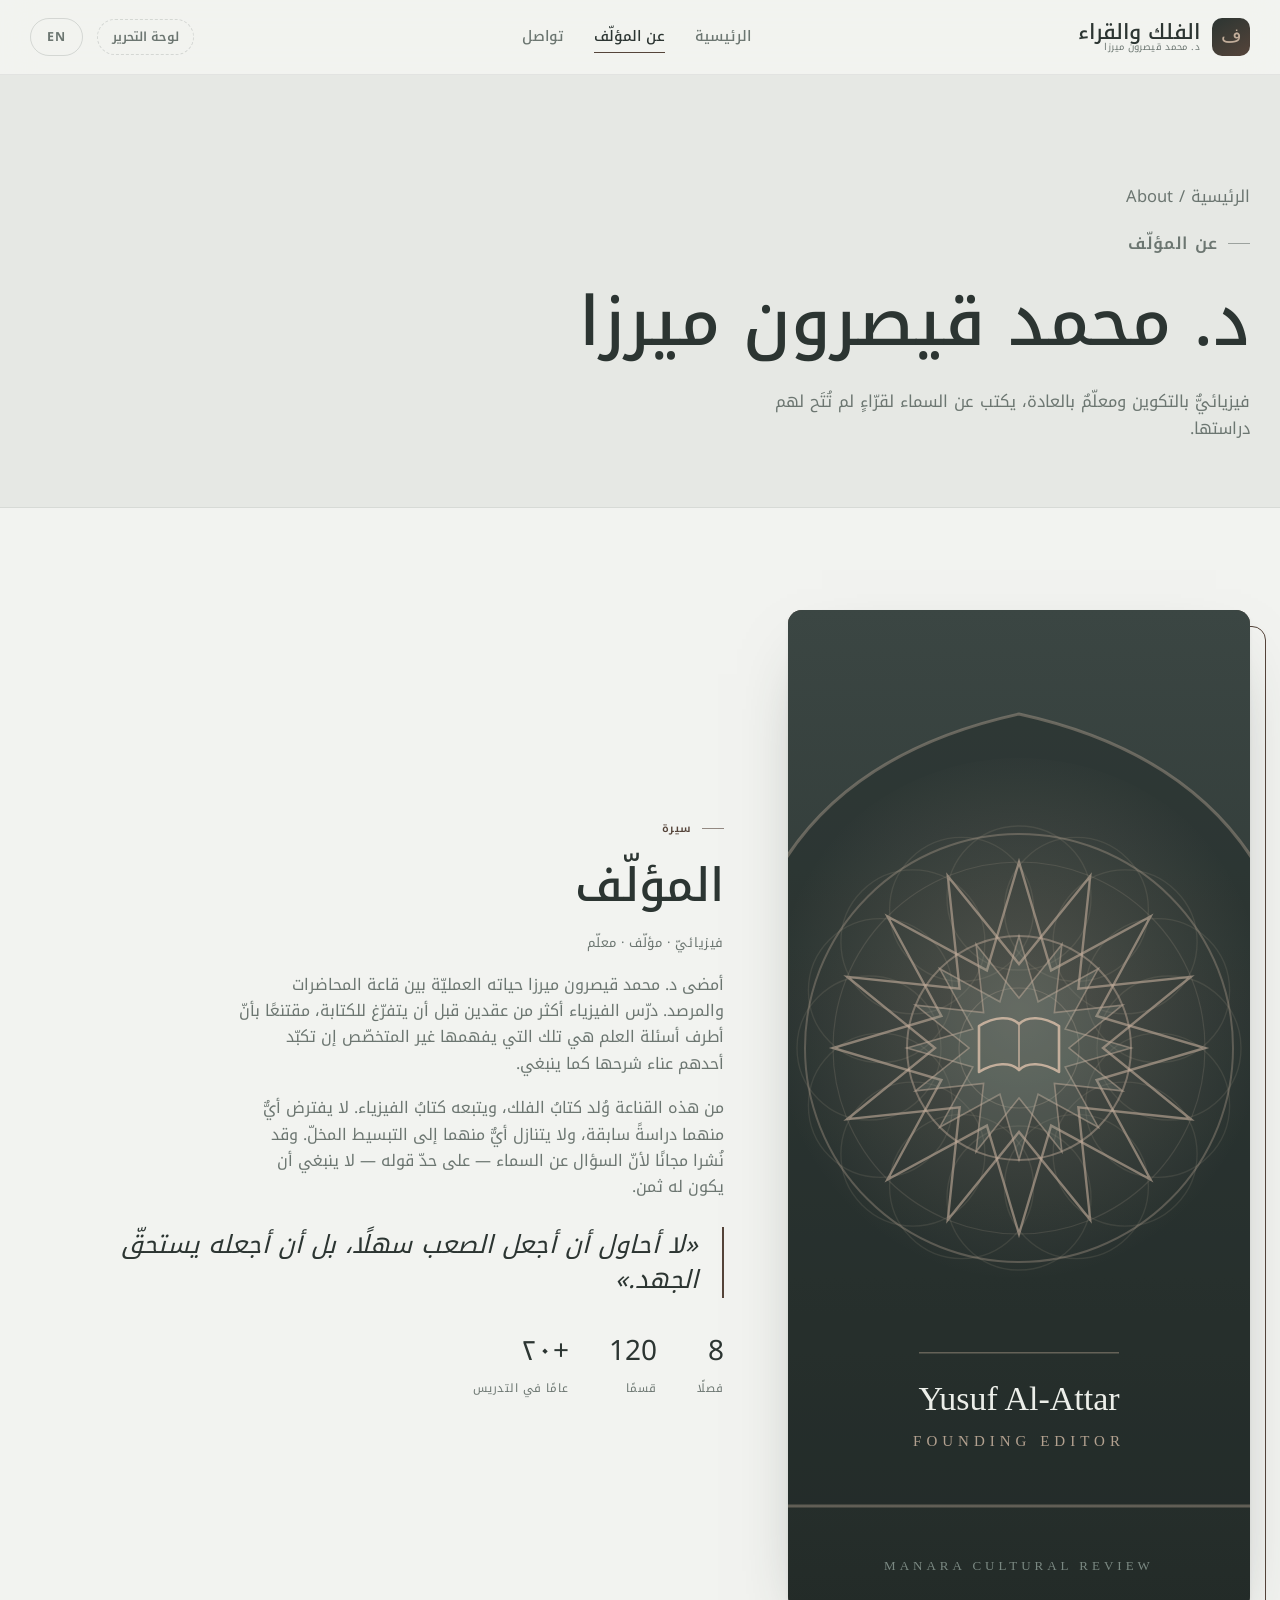
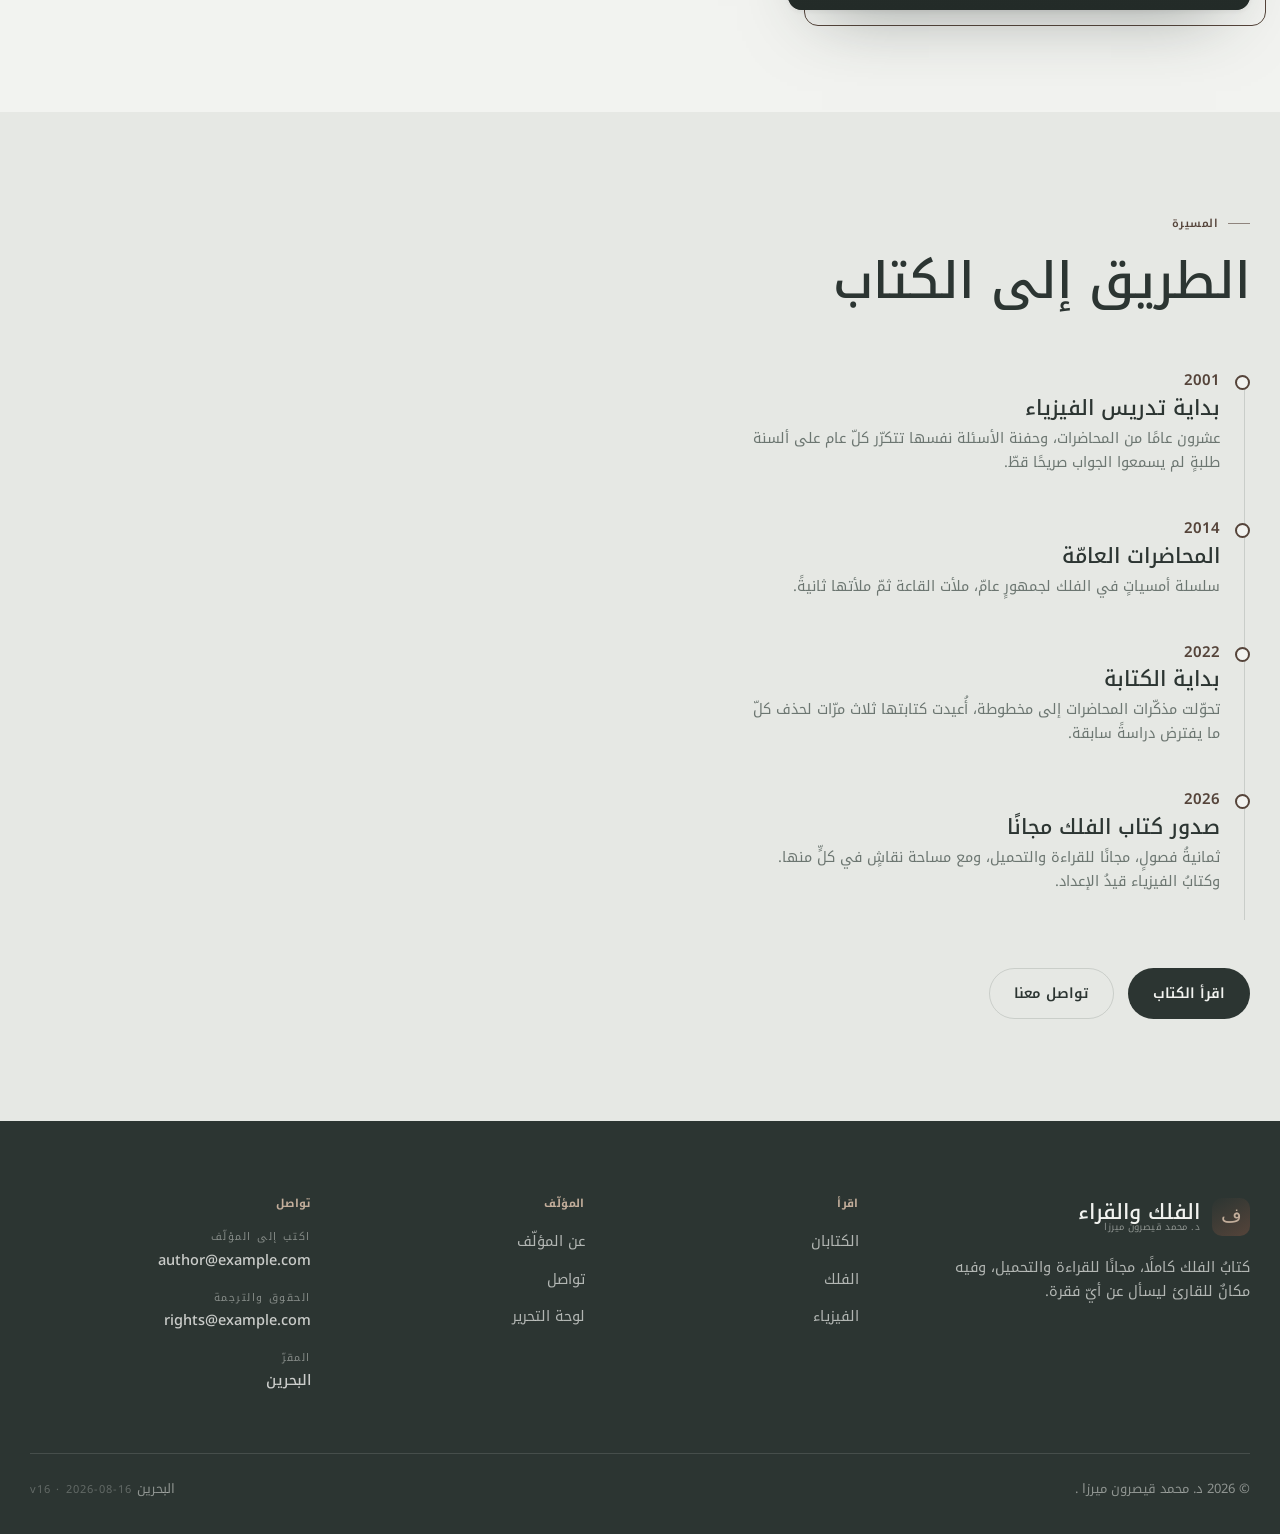
==== commit ab15298e: "Keep the verse ornament in the Arabic face In English it inherited the Latin stack, which has no gly" ====
--- a/about.html
+++ b/about.html
@@ -127,7 +127,7 @@
     </div>
     <div class="foot-bottom">
       <p>© 2026 د. محمد قيصرون ميرزا .</p>
-      <p>Bahrain <span class="build-stamp">v15 · 2026-08-16</span></p>
+      <p>Bahrain <span class="build-stamp">v16 · 2026-08-16</span></p>
     </div>
   </div>
 </footer>
--- a/styles.css
+++ b/styles.css
@@ -701,7 +701,12 @@
   background: radial-gradient(70% 60% at 50% 0%, rgba(195,174,155,.14), transparent 70%);
 }
 .verse-hero .wrap { position: relative; }
-.verse-mark { font-size: 26px; color: var(--gold-soft); opacity: .5; letter-spacing: .3em; }
+/* An Arabic typographic ornament, so it keeps the Arabic face in both
+   languages — the Latin stack has no glyph for it and falls back badly. */
+.verse-mark {
+  font-family: var(--arabic); font-size: 26px; color: var(--gold-soft);
+  opacity: .5; letter-spacing: .3em;
+}
 .verse {
   font-family: var(--arabic); font-size: clamp(19px, 2.9vw, 31px); line-height: 2.1;
   max-width: 30ch; margin: 14px auto 0; color: var(--gold-soft);
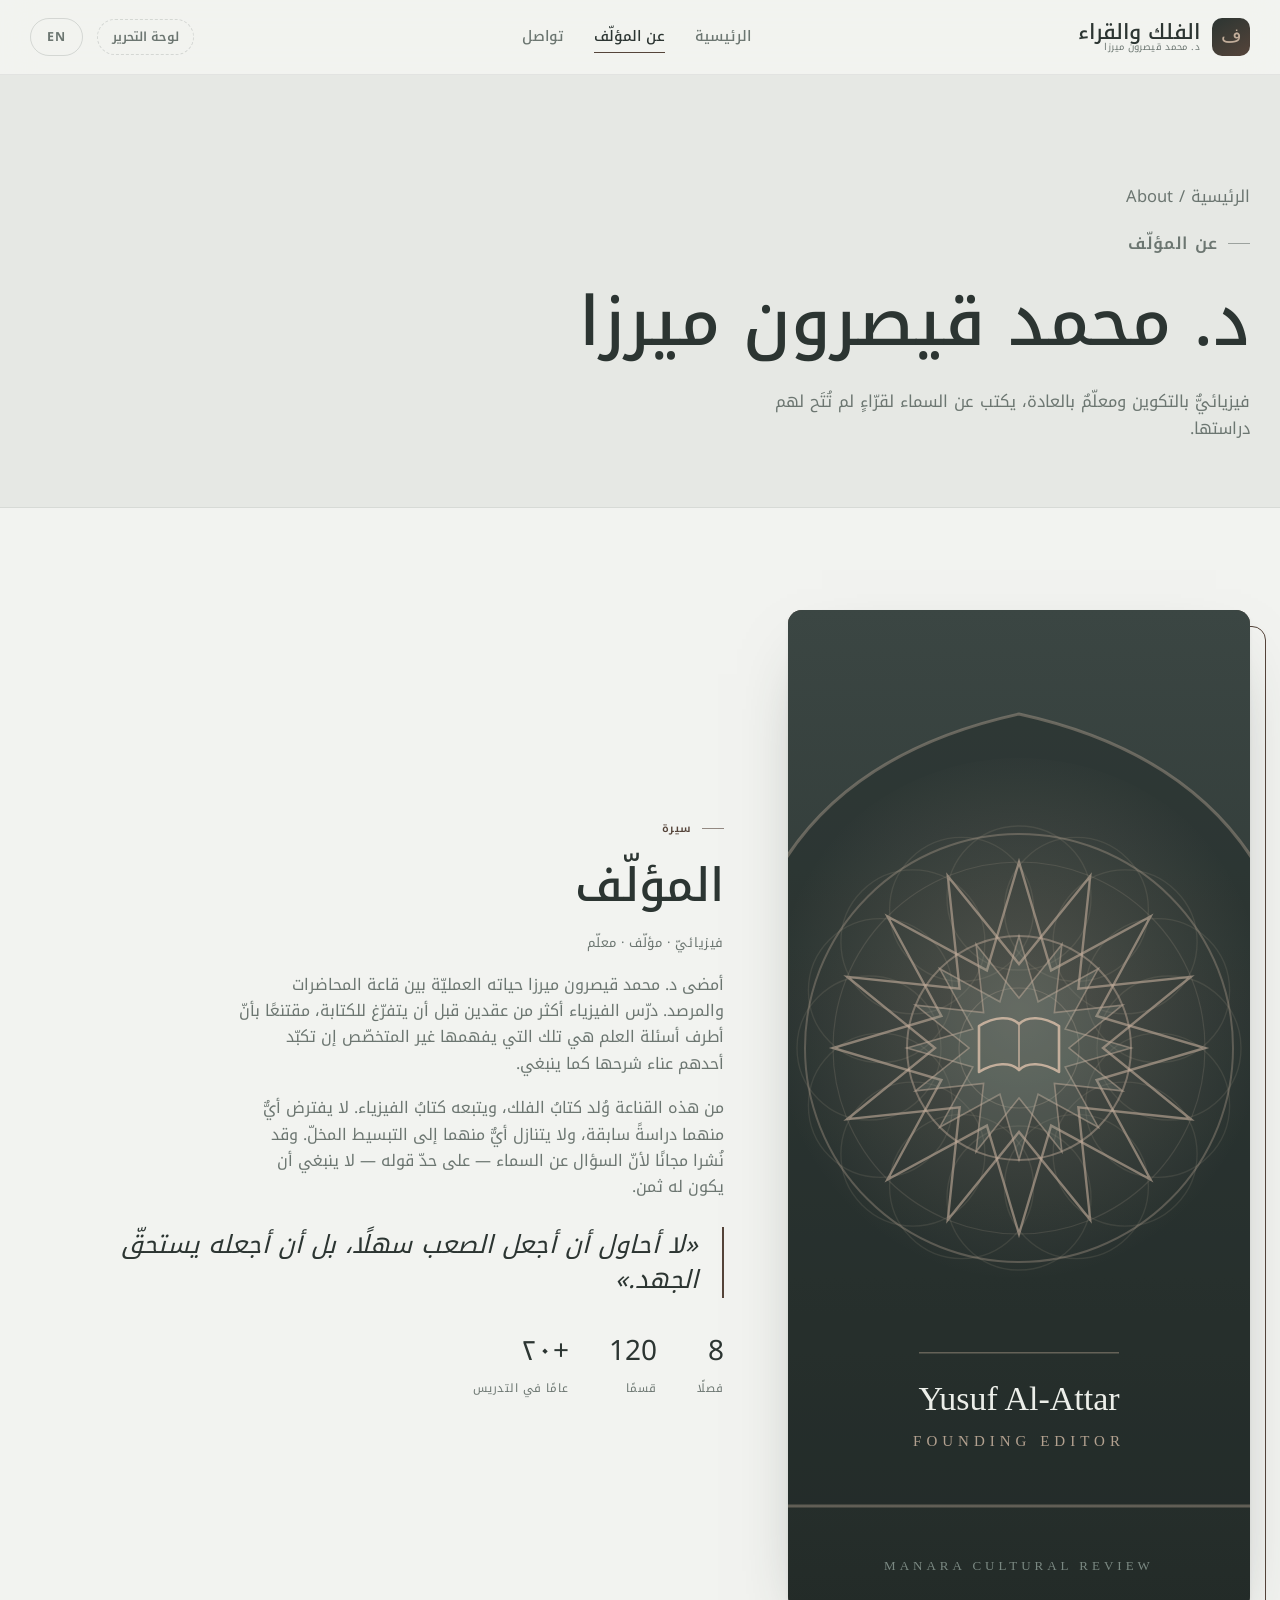
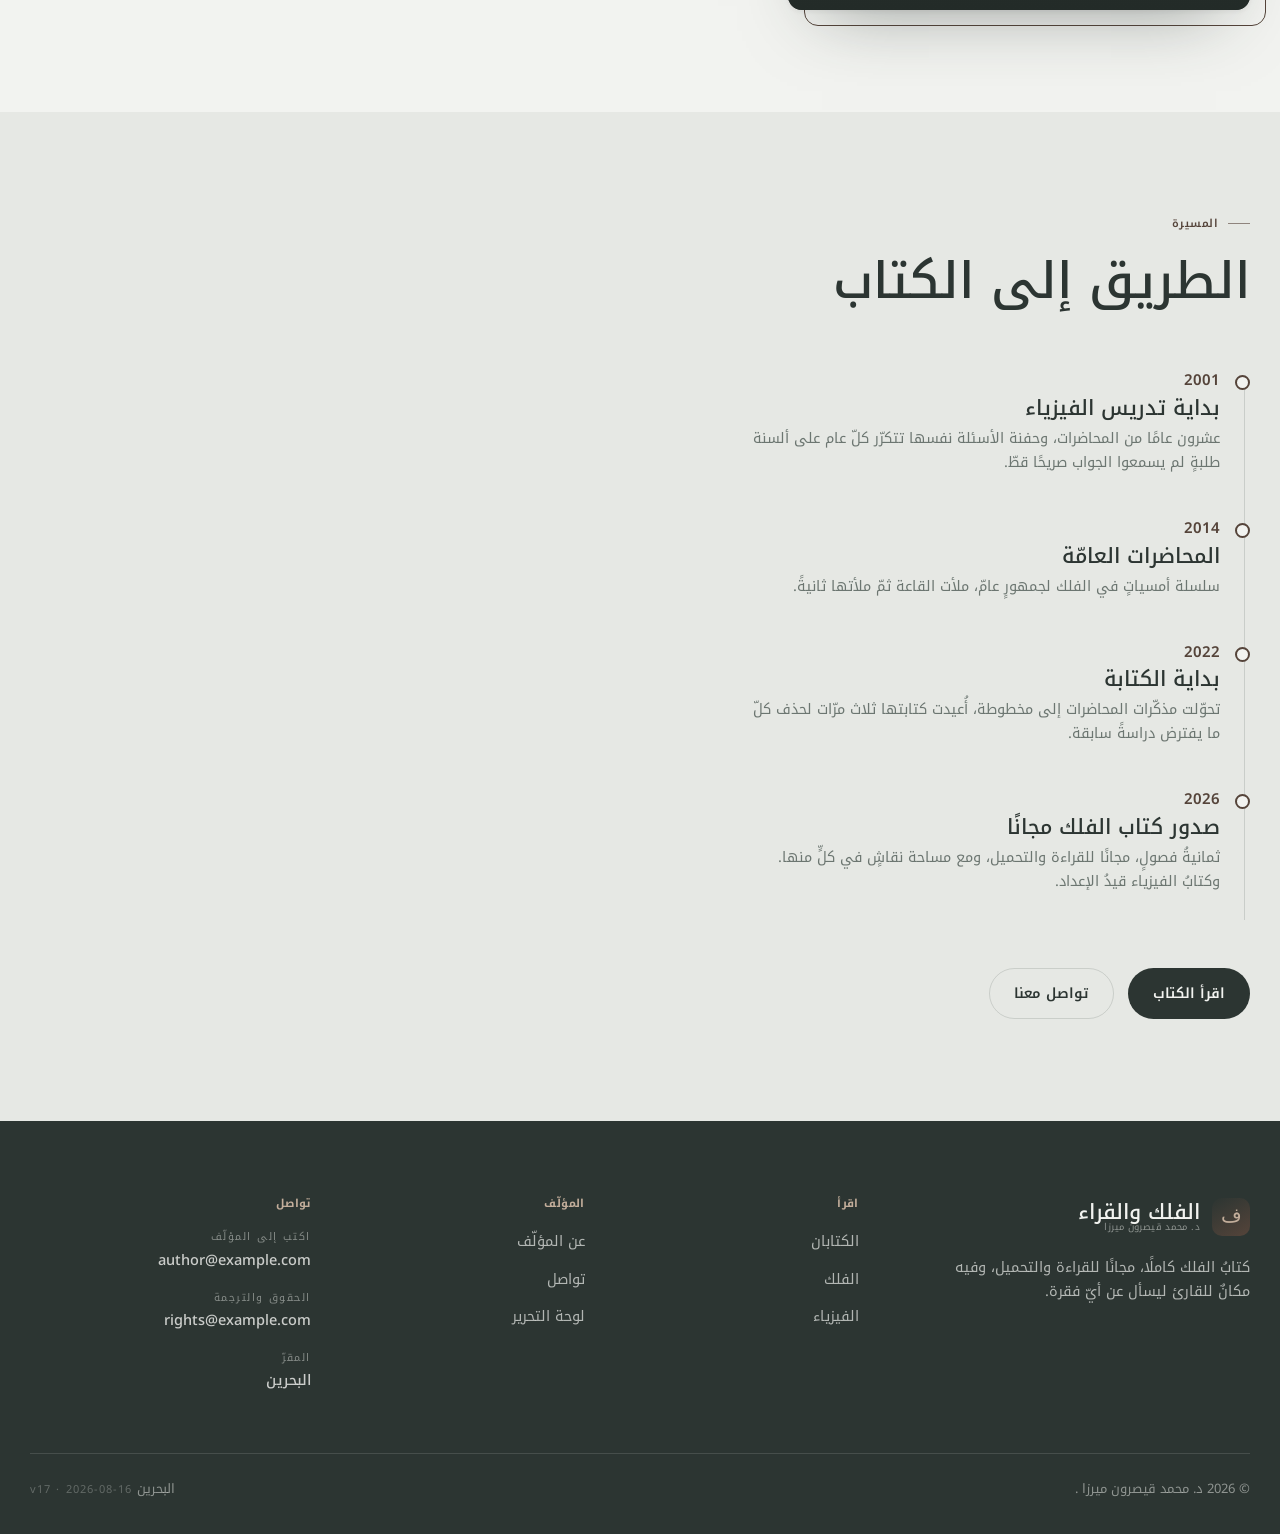
==== commit 94b2f18c: "Lead with the cover, and put the book's contents under it On a wide screen the cover sat in a narrow" ====
--- a/about.html
+++ b/about.html
@@ -127,7 +127,7 @@
     </div>
     <div class="foot-bottom">
       <p>© 2026 د. محمد قيصرون ميرزا .</p>
-      <p>Bahrain <span class="build-stamp">v16 · 2026-08-16</span></p>
+      <p>Bahrain <span class="build-stamp">v17 · 2026-08-16</span></p>
     </div>
   </div>
 </footer>
--- a/styles.css
+++ b/styles.css
@@ -733,17 +733,22 @@
   background: #f8f9f7; border: 1px solid var(--line-soft); border-radius: var(--r);
   padding: clamp(20px, 2.4vw, 30px); box-shadow: var(--shadow);
 }
-.vol-head { display: grid; grid-template-columns: 150px minmax(0, 1fr); gap: 22px; align-items: start; }
+/* The cover leads: full width of the card, centred, with everything about the
+   book set beneath it. */
+.vol-head { display: grid; justify-items: center; text-align: center; gap: 8px; }
+.vol-head > div { max-width: 62ch; }
 .vol-cover {
   /* height:auto so the element's height attribute cannot beat the aspect ratio */
-  width: 100%; height: auto; aspect-ratio: 3 / 4; object-fit: cover; border-radius: 4px 10px 10px 4px;
-  background: var(--paper-3); box-shadow: var(--shadow-lg);
+  width: min(100%, 340px); height: auto; aspect-ratio: 3 / 4; object-fit: contain;
+  border-radius: 6px; background: var(--paper-3); box-shadow: var(--shadow-lg);
+  margin-bottom: 22px;
 }
 .vol-head h3 { font-size: clamp(24px, 2.8vw, 32px); margin: 10px 0 4px; }
 .vol-sub { font-family: var(--arabic); font-size: 14.5px; color: var(--muted); }
 .vol-blurb { font-size: 14.5px; color: var(--muted); margin-top: 12px; line-height: 1.65; }
 .vol-free { font-size: 12.5px; color: var(--gold); font-weight: 600; margin-top: 14px; }
 .vol-head .btn { margin-top: 12px; }
+.vol-actions { justify-content: center; }
 
 .vol-chapters { margin-top: 28px; border-top: 1px solid var(--line); padding-top: 20px; }
 .vol-chapters h4 {
@@ -757,6 +762,24 @@
 }
 .ch-list a:hover { background: var(--paper-2); transform: translateX(-3px); }
 [dir="ltr"] .ch-list a:hover { transform: translateX(3px); }
+
+/* The book's own table of contents: every chapter with its sections under it. */
+.ch-list > li { margin-bottom: 6px; }
+.toc-sec {
+  list-style: none; margin: 0 0 14px; padding: 0 46px 0 12px;
+  columns: 2; column-gap: 26px;
+}
+[dir="ltr"] .toc-sec { padding: 0 12px 0 46px; }
+.toc-sec li { break-inside: avoid; }
+.toc-sec li.sub { padding-inline-start: 16px; }
+.toc-sec a {
+  display: flex; gap: 8px; align-items: baseline; text-decoration: none;
+  font-family: var(--arabic); font-size: 13.5px; line-height: 1.5;
+  color: var(--muted); padding: 4px 6px; border-radius: 6px;
+}
+.toc-sec a:hover { color: var(--ink); background: var(--paper-2); }
+.toc-sec b { font-family: var(--serif); font-size: 11.5px; color: var(--gold); flex: none; min-width: 2.4em; }
+.toc-sec li.sub a { font-size: 12.5px; }
 .ch-n {
   font-family: var(--serif); font-size: 15px; color: var(--gold); text-align: center;
   border: 1px solid var(--line); border-radius: 7px; padding: 2px 0;
@@ -857,7 +880,7 @@
   font-size: 13.5px; color: var(--muted); margin-top: 16px;
   border-inline-start: 2px solid var(--gold-soft); padding-inline-start: 12px;
 }
-.vol-actions { display: flex; gap: 10px; flex-wrap: wrap; margin-top: 6px; }
+.vol-actions { display: flex; gap: 10px; flex-wrap: wrap; margin-top: 6px; justify-content: center; }
 
 .ch-nav {
   display: flex; justify-content: space-between; gap: 14px; flex-wrap: wrap;
@@ -889,9 +912,9 @@
   .how { grid-template-columns: 1fr; }
 }
 @media (max-width: 560px) {
-  .vol-head { grid-template-columns: 1fr; }
-  .vol-cover { max-width: 170px; }
+  .vol-cover { width: min(100%, 210px); }
   .ch-list a { grid-template-columns: 30px minmax(0, 1fr); }
+  .toc-sec { columns: 1; padding-inline: 34px 8px; }
   .ch-s { display: none; }
   .sec summary { grid-template-columns: 42px minmax(0, 1fr) auto; }
   .sec-term { display: none; }
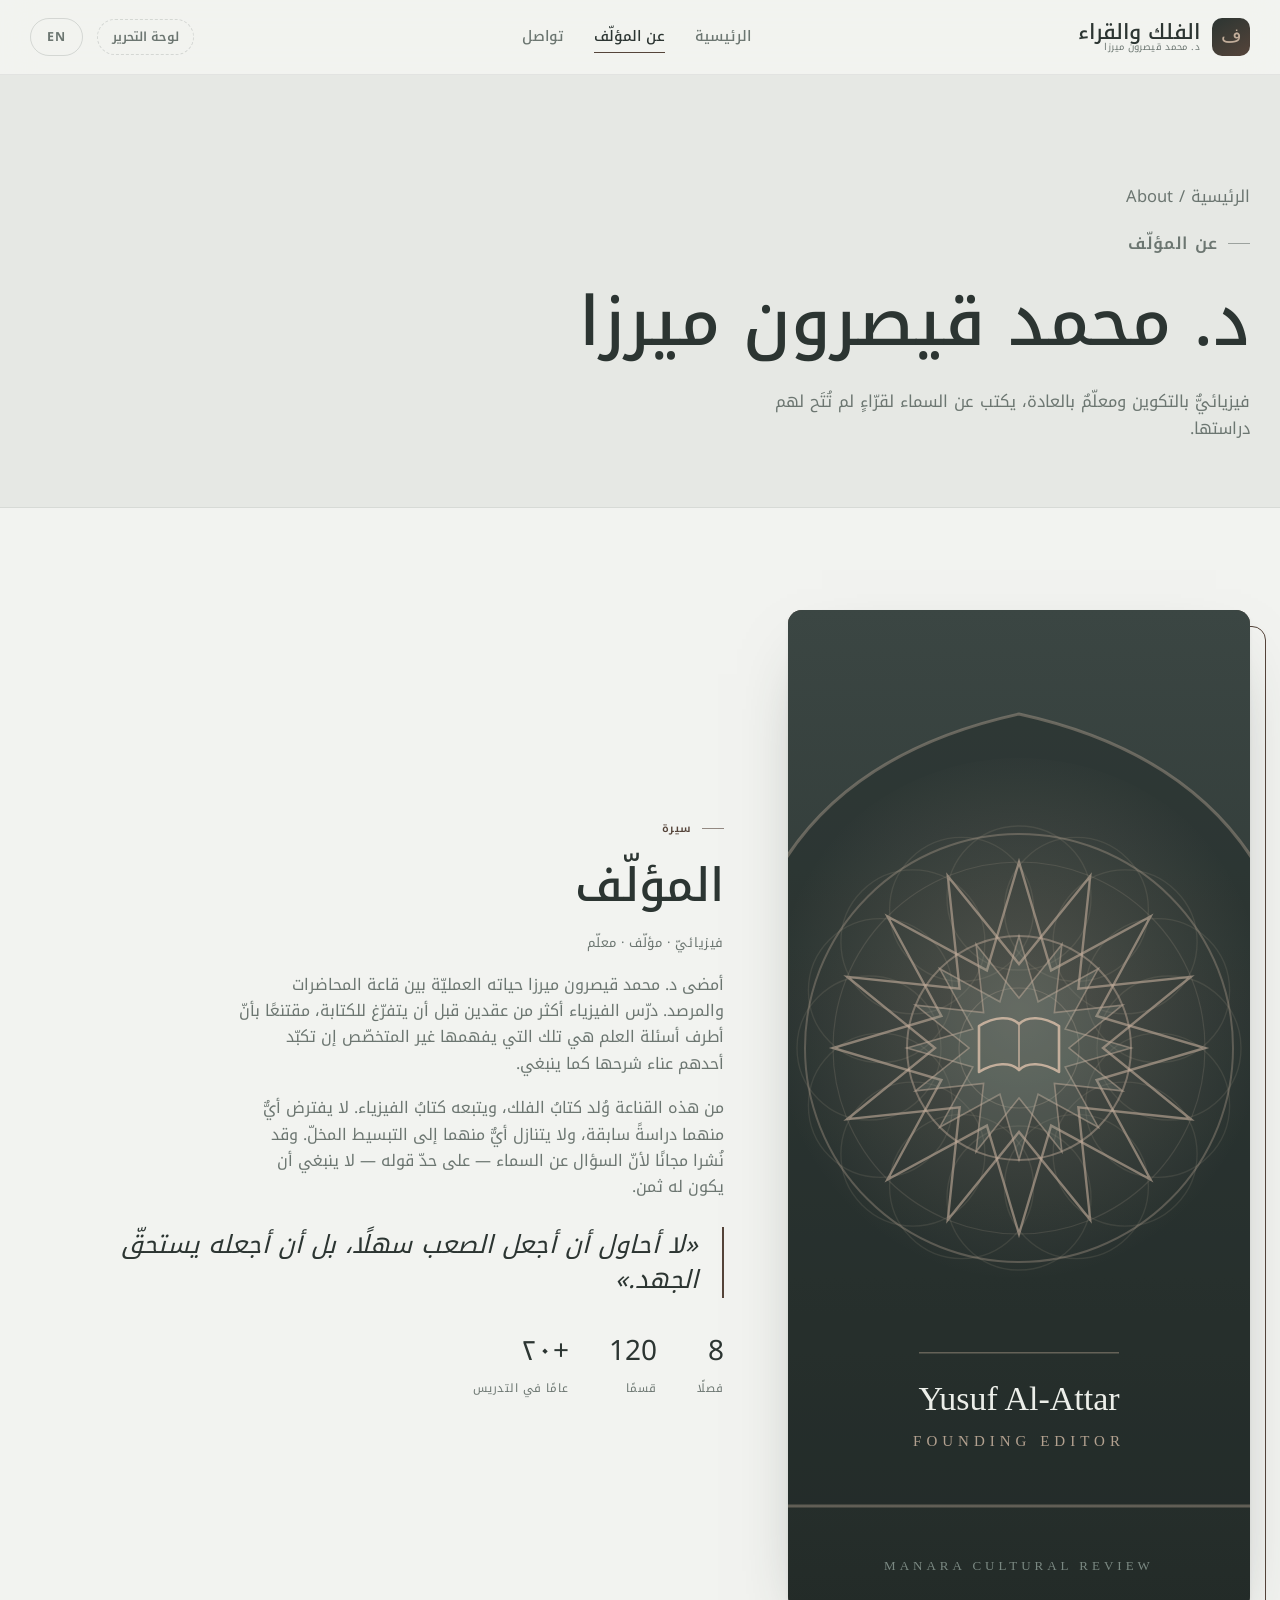
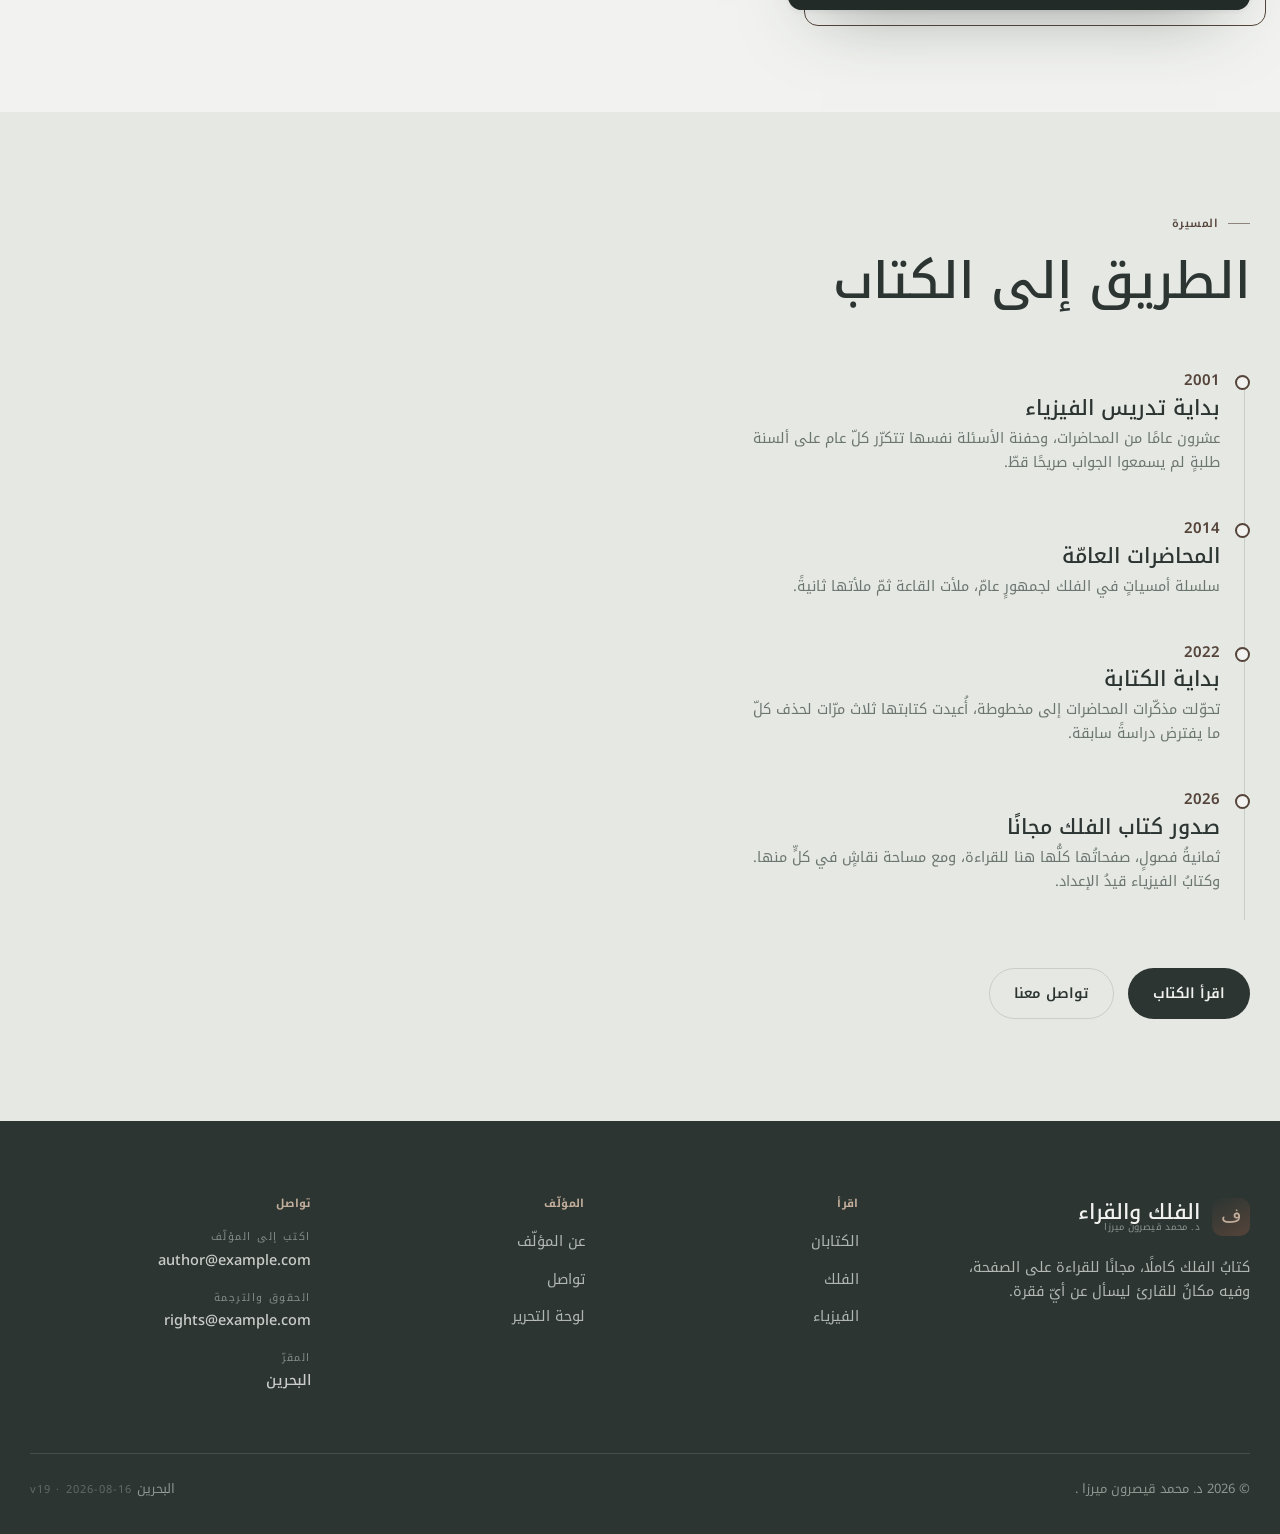
==== commit de9fd3d6: "Put the whole book on the page and drop the PDFs The author wants the book read on the site, not dow" ====
--- a/about.html
+++ b/about.html
@@ -80,7 +80,7 @@
         <div class="tl-item reveal"><p class="yr">2001</p><h4>Begins teaching physics</h4><p>Twenty years of lectures, and the same handful of questions asked every single year by students who had never been told the answer plainly.</p></div>
         <div class="tl-item reveal"><p class="yr">2014</p><h4>The public lectures</h4><p>A series of evening talks on astronomy for a general audience, which filled the room and then filled it again.</p></div>
         <div class="tl-item reveal"><p class="yr">2022</p><h4>Starts writing</h4><p>The lecture notes become a manuscript, rewritten three times to remove everything that assumed prior study.</p></div>
-        <div class="tl-item reveal"><p class="yr">2026</p><h4>The astronomy book published, free</h4><p>Eight chapters, free to read and free to download, with a comment thread on every one of them. The physics book is in preparation.</p></div>
+        <div class="tl-item reveal"><p class="yr">2026</p><h4>The astronomy book published, free</h4><p>Eight chapters, every page readable here, with a comment thread on every one of them. The physics book is in preparation.</p></div>
       </div>
       <div class="hero-actions" style="margin-top:40px">
         <a class="btn btn-ink" href="index.html">Read the books</a>
@@ -98,7 +98,7 @@
           <span class="brand-mark ar">ف</span>
           <span class="brand-txt"><b>الفلك والقراء</b><span>د. محمد قيصرون ميرزا</span></span>
         </a>
-        <p class="foot-about">The astronomy book in full, free to read and free to download, with a place for readers to ask about any passage.</p>
+        <p class="foot-about">The astronomy book in full, free to read on the page, with a place for readers to ask about any passage.</p>
       </div>
       <div>
         <h4>Read</h4>
@@ -127,7 +127,7 @@
     </div>
     <div class="foot-bottom">
       <p>© 2026 د. محمد قيصرون ميرزا .</p>
-      <p>Bahrain <span class="build-stamp">v17 · 2026-08-16</span></p>
+      <p>Bahrain <span class="build-stamp">v19 · 2026-08-16</span></p>
     </div>
   </div>
 </footer>
--- a/styles.css
+++ b/styles.css
@@ -27,14 +27,12 @@
 * { box-sizing: border-box; }
 html {
   -webkit-text-size-adjust: 100%;
-  scroll-behavior: smooth;
   /* Without this, pulling past the end of the page on a phone stretches the view
      and exposes a slab of blank canvas under the dark footer. */
   overscroll-behavior-y: none;
   background: var(--paper);
 }
 @media (prefers-reduced-motion: reduce) {
-  html { scroll-behavior: auto; }
   *, *::before, *::after { animation-duration: .01ms !important; transition-duration: .01ms !important; }
 }
 
@@ -823,70 +821,68 @@
 .hl-pop[hidden] { display: none; }
 .hl-pop:hover { background: var(--gold); }
 
-.ch-sections { margin-top: clamp(30px, 4vw, 46px); }
-.sec-list { display: grid; gap: 10px; }
-.sec {
-  border: 1px solid var(--line-soft); border-radius: var(--r); background: var(--paper);
-  overflow: hidden; transition: border-color .25s;
-}
-.sec[open] { border-color: var(--line); box-shadow: var(--shadow); }
-.sec summary {
-  display: grid; grid-template-columns: 58px minmax(0, 1fr) auto auto; align-items: center; gap: 14px;
-  padding: 16px 18px; cursor: pointer; list-style: none;
-}
-.sec summary::-webkit-details-marker { display: none; }
-.sec summary:hover { background: var(--paper-2); }
-.sec-n { font-family: var(--serif); font-size: 14px; color: var(--gold); }
-.sec-t { font-family: var(--arabic); font-size: 16.5px; line-height: 1.5; }
+/* --- the reader: contents beside the chapter, text always on the page --- */
+.read-shell {
+  display: grid; grid-template-columns: 250px minmax(0, 1fr);
+  gap: clamp(28px, 4vw, 56px); align-items: start;
+}
+.ch-toc .toc { position: sticky; top: 96px; max-height: calc(100vh - 130px); overflow-y: auto; }
+.ch-toc ol { list-style: none; padding: 0; margin: 16px 0 0; display: grid; gap: 1px; }
+.ch-toc li.sub a { padding-inline-start: 22px; font-size: 12.5px; opacity: .85; }
+.ch-toc a {
+  display: block; font-family: var(--arabic); font-size: 13.5px; line-height: 1.5;
+  color: var(--muted); text-decoration: none; padding: 7px 12px;
+  border-inline-start: 2px solid var(--line-soft); transition: color .2s, border-color .2s;
+}
+.ch-toc a:hover { color: var(--ink); border-color: var(--gold-soft); }
+.ch-toc a.active { color: var(--ink); border-color: var(--gold); font-weight: 600; }
+.ch-toc b { font-family: var(--serif); color: var(--gold); font-size: 11.5px; }
+
+.sec-block { margin-top: clamp(34px, 4.5vw, 54px); scroll-margin-top: 96px; }
+.sec-block.sub { margin-top: clamp(26px, 3vw, 36px); padding-inline-start: clamp(12px, 2vw, 26px); }
+.sec-block.sub { border-inline-start: 2px solid var(--line-soft); }
+.sec-h {
+  display: flex; align-items: baseline; gap: 12px; flex-wrap: wrap;
+  font-family: var(--arabic); line-height: 1.5; margin-bottom: 16px;
+}
+.sec-block h2.sec-h { font-size: clamp(21px, 2.6vw, 27px); }
+.sec-block h3.sec-h { font-size: clamp(17px, 2vw, 20px); }
+.sec-h .sec-n {
+  font-family: var(--serif); font-size: 13px; color: var(--gold); flex: none;
+  border: 1px solid var(--line); border-radius: 7px; padding: 3px 9px; line-height: 1;
+}
+.sec-h .sec-t { min-width: 0; }
 .sec-term {
-  font-size: 11px; letter-spacing: .1em; color: var(--muted); border: 1px solid var(--line);
-  border-radius: 999px; padding: 4px 11px; white-space: nowrap;
-}
-.sec-open {
-  width: 22px; height: 22px; position: relative; flex: none; color: var(--gold);
-}
-.sec-open::before, .sec-open::after {
-  content: ""; position: absolute; inset: 50% 3px auto 3px; height: 1.5px; background: currentColor;
-  transition: transform .25s;
-}
-.sec-open::after { transform: rotate(90deg); }
-.sec[open] .sec-open::after { transform: rotate(0deg); }
-.sec-body { padding: 0 18px 20px; display: grid; gap: 16px; justify-items: start; }
-.sec-body .readable { border: 0; background: transparent; padding: 0; font-size: 17px; }
-.sec-pending { color: var(--muted); font-size: 14px; }
-.sec-c {
-  font-family: var(--serif); font-size: 12px; color: var(--muted);
-  border: 1px solid var(--line); border-radius: 999px; padding: 3px 10px;
-}
-
-/* The author nests one level: sub-sections sit inside their parent. */
-.sub-list { display: grid; gap: 8px; padding: 0 18px 20px; }
-.sub-list .sec { background: var(--paper-2); }
-.sub-list .sec summary { padding: 12px 14px; }
-.sub-list .sec-t { font-size: 15.5px; }
-
-/* Figures lifted out of the PDFs. */
-.figs { display: grid; gap: 14px; width: 100%; justify-items: center; }
+  font-family: var(--sans); font-size: 11px; letter-spacing: .1em; color: var(--muted);
+  border: 1px solid var(--line); border-radius: 999px; padding: 4px 11px;
+  max-width: 100%; overflow-wrap: anywhere;
+}
+.sec-block .readable { border: 0; background: transparent; padding: 0; }
+/* Figures lifted out of the author's files. height:auto so the width/height
+   attributes reserve the right space without fixing the rendered height. */
+.figs { display: grid; gap: 14px; width: 100%; justify-items: center; margin-top: 20px; }
 .figs img {
-  width: 100%; max-width: 720px; height: auto; border-radius: 10px;
-  border: 1px solid var(--line-soft);
+  width: auto; max-width: min(100%, 720px); height: auto;
+  border-radius: 10px; border: 1px solid var(--line-soft);
 }
 .fnotes {
   font-family: var(--arabic); font-size: 13px; line-height: 1.95; color: var(--muted);
-  border-top: 1px solid var(--line-soft); padding-top: 12px; width: 100%;
+  border-top: 1px solid var(--line-soft); padding-top: 12px; width: 100%; margin-top: 18px;
 }
 .fnotes p + p { margin-top: 8px; }
 .lang-note {
   font-size: 13.5px; color: var(--muted); margin-top: 16px;
   border-inline-start: 2px solid var(--gold-soft); padding-inline-start: 12px;
 }
-.vol-actions { display: flex; gap: 10px; flex-wrap: wrap; margin-top: 6px; justify-content: center; }
 
 .ch-nav {
   display: flex; justify-content: space-between; gap: 14px; flex-wrap: wrap;
   margin-top: clamp(34px, 4vw, 50px); padding-top: 26px; border-top: 1px solid var(--line);
 }
-.ch-nav .btn { font-family: var(--arabic); max-width: 46%; }
+.ch-nav .btn {
+  font-family: var(--arabic); max-width: 46%;
+  white-space: normal; text-align: start; line-height: 1.45;
+}
 
 /* --- quoted comments --- */
 .cmt-quote {
@@ -909,10 +905,18 @@
 
 @media (max-width: 980px) {
   .book-shelf { grid-template-columns: 1fr; }
+  /* The contents move above the chapter and stop sticking. */
+  .read-shell { grid-template-columns: minmax(0, 1fr); gap: 22px; }
+  .ch-toc .toc { position: static; max-height: none; }
+  .ch-toc ol { columns: 2; column-gap: 20px; }
+  .ch-toc { min-width: 0; }
+  .ch-toc li { break-inside: avoid; }
+  .ch-toc a { overflow-wrap: anywhere; }
   .how { grid-template-columns: 1fr; }
 }
 @media (max-width: 560px) {
   .vol-cover { width: min(100%, 210px); }
+  .ch-toc ol { columns: 1; }
   .ch-list a { grid-template-columns: 30px minmax(0, 1fr); }
   .toc-sec { columns: 1; padding-inline: 34px 8px; }
   .ch-s { display: none; }
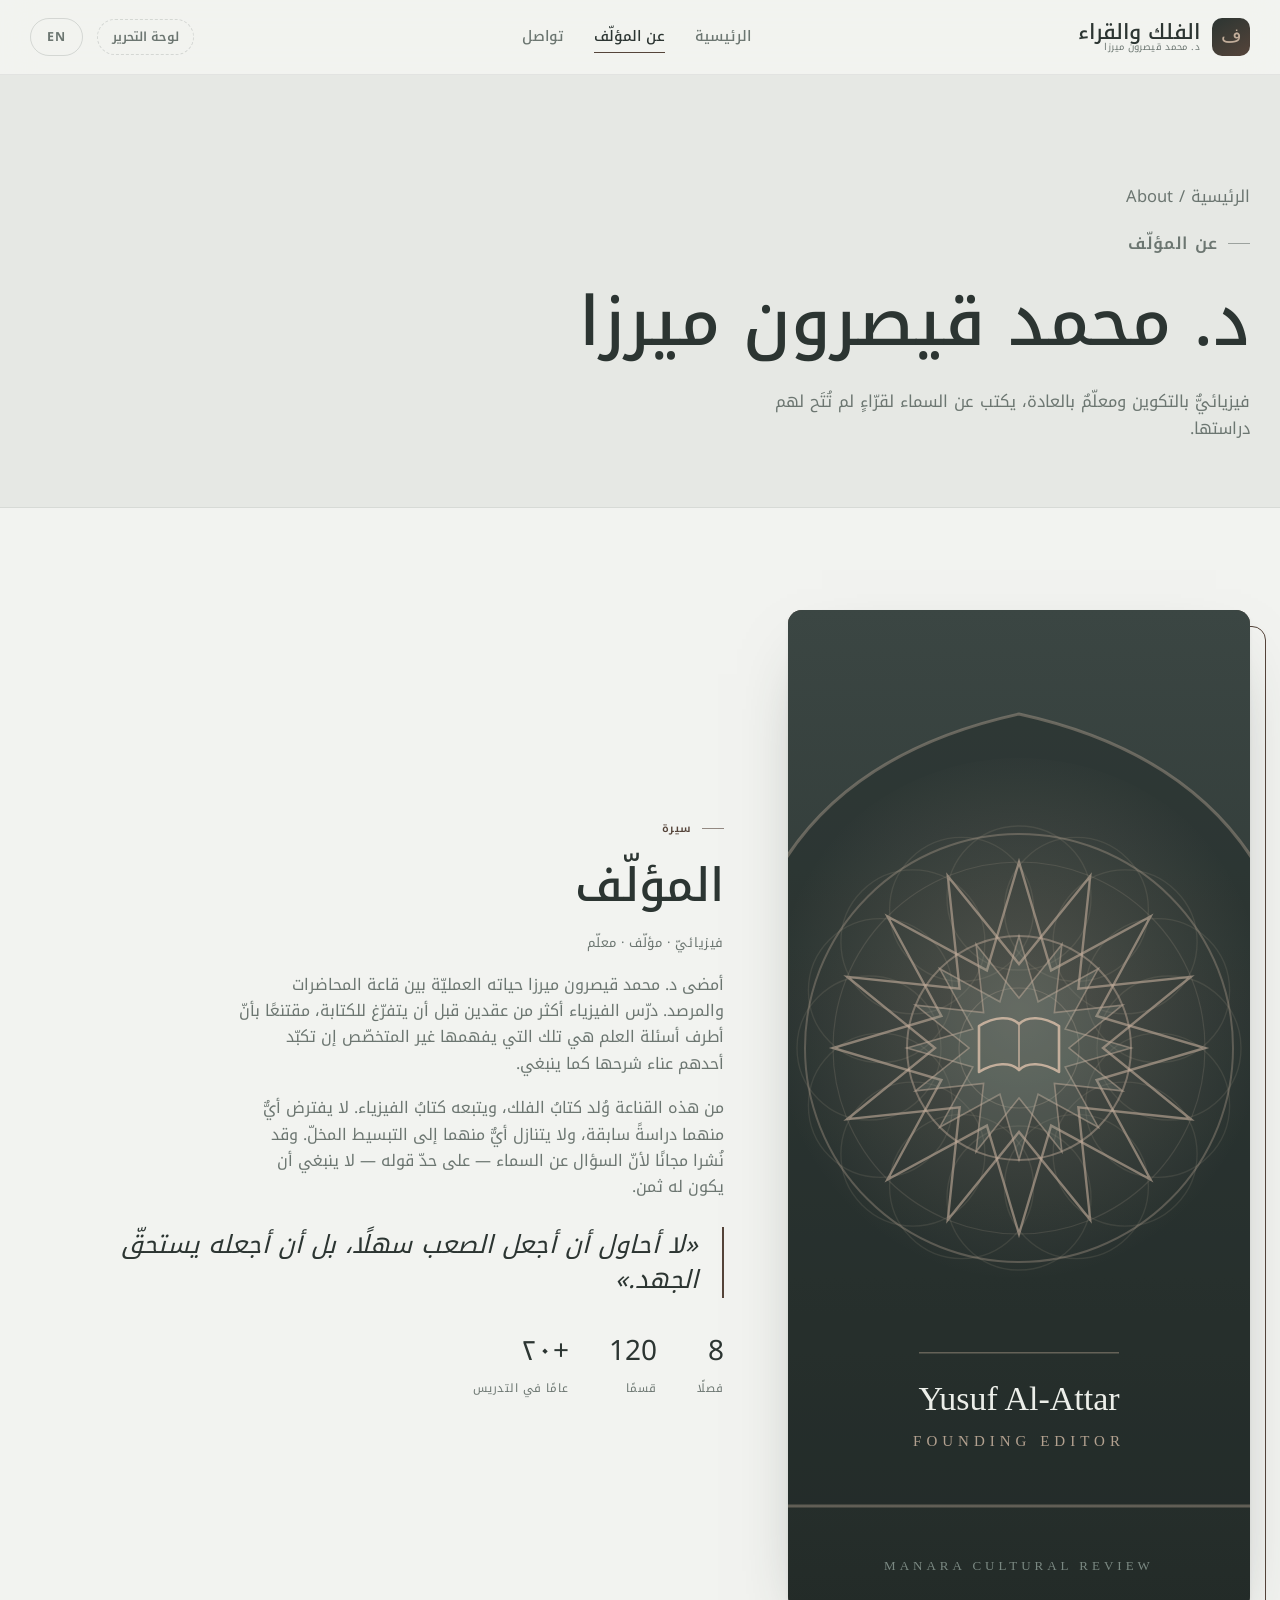
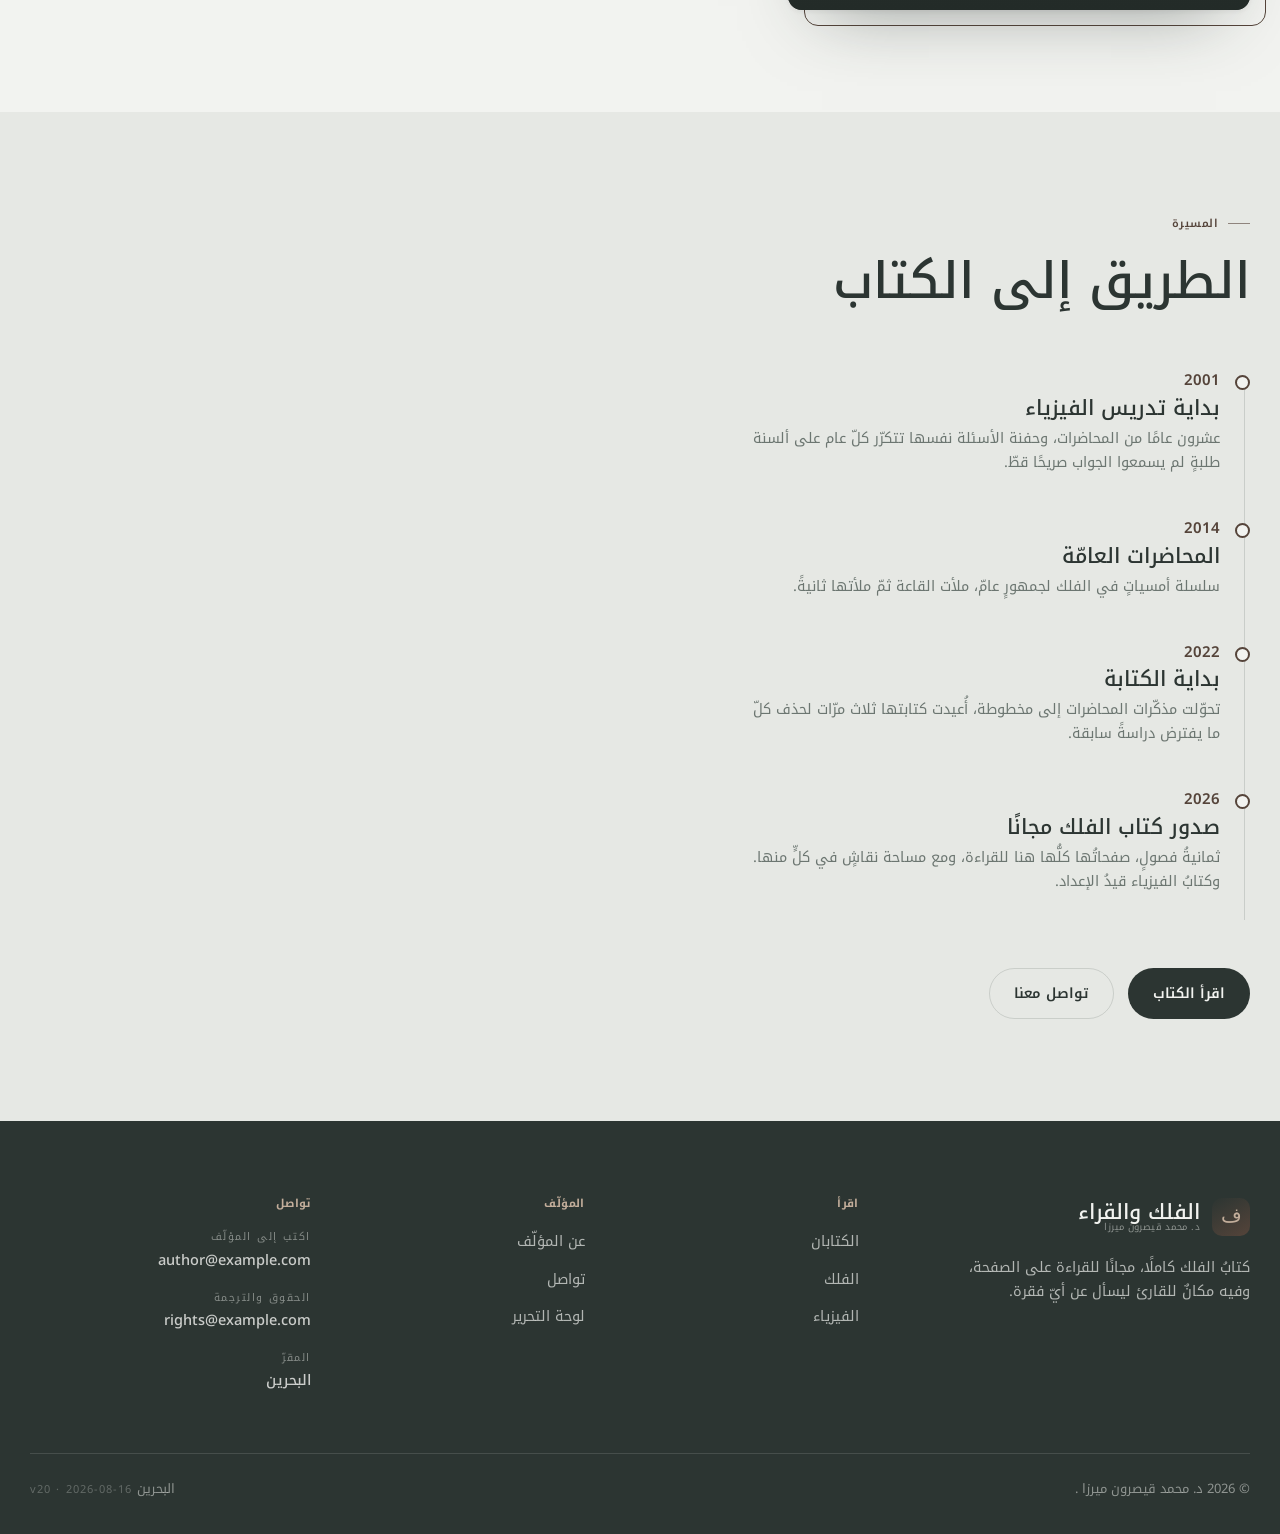
==== commit 91fa817d: "Let a chapter fold down to its headings A chapter of thirty-odd sections runs to twenty-five thousan" ====
--- a/about.html
+++ b/about.html
@@ -127,7 +127,7 @@
     </div>
     <div class="foot-bottom">
       <p>© 2026 د. محمد قيصرون ميرزا .</p>
-      <p>Bahrain <span class="build-stamp">v19 · 2026-08-16</span></p>
+      <p>Bahrain <span class="build-stamp">v20 · 2026-08-16</span></p>
     </div>
   </div>
 </footer>
--- a/styles.css
+++ b/styles.css
@@ -841,10 +841,26 @@
 .sec-block { margin-top: clamp(34px, 4.5vw, 54px); scroll-margin-top: 96px; }
 .sec-block.sub { margin-top: clamp(26px, 3vw, 36px); padding-inline-start: clamp(12px, 2vw, 26px); }
 .sec-block.sub { border-inline-start: 2px solid var(--line-soft); }
-.sec-h {
-  display: flex; align-items: baseline; gap: 12px; flex-wrap: wrap;
-  font-family: var(--arabic); line-height: 1.5; margin-bottom: 16px;
-}
+.sec-h { margin-bottom: 16px; }
+/* The whole heading is the fold control. */
+.sec-fold {
+  display: flex; align-items: baseline; gap: 12px; flex-wrap: wrap; width: 100%;
+  font-family: var(--arabic); font-size: inherit; font-weight: inherit; line-height: 1.5;
+  background: none; border: 0; padding: 6px 0; margin: 0; cursor: pointer;
+  text-align: start; color: inherit; border-radius: 8px;
+}
+.sec-fold:hover .sec-t { color: var(--gold); }
+.sec-fold:focus-visible { outline: 2px solid var(--gold); outline-offset: 4px; }
+.sec-open { width: 20px; height: 20px; position: relative; flex: none; color: var(--gold); margin-inline-start: auto; }
+.sec-open::before, .sec-open::after {
+  content: ""; position: absolute; inset: 50% 2px auto 2px; height: 1.5px;
+  background: currentColor; transition: transform .25s;
+}
+.sec-open::after { transform: rotate(90deg); }
+.sec-block:not(.folded) .sec-open::after { transform: rotate(0deg); }
+.sec-block.folded { margin-top: 4px; }
+.sec-block.folded .sec-inner { display: none; }
+.sec-block.folded .sec-h { margin-bottom: 0; border-bottom: 1px solid var(--line-soft); }
 .sec-block h2.sec-h { font-size: clamp(21px, 2.6vw, 27px); }
 .sec-block h3.sec-h { font-size: clamp(17px, 2vw, 20px); }
 .sec-h .sec-n {
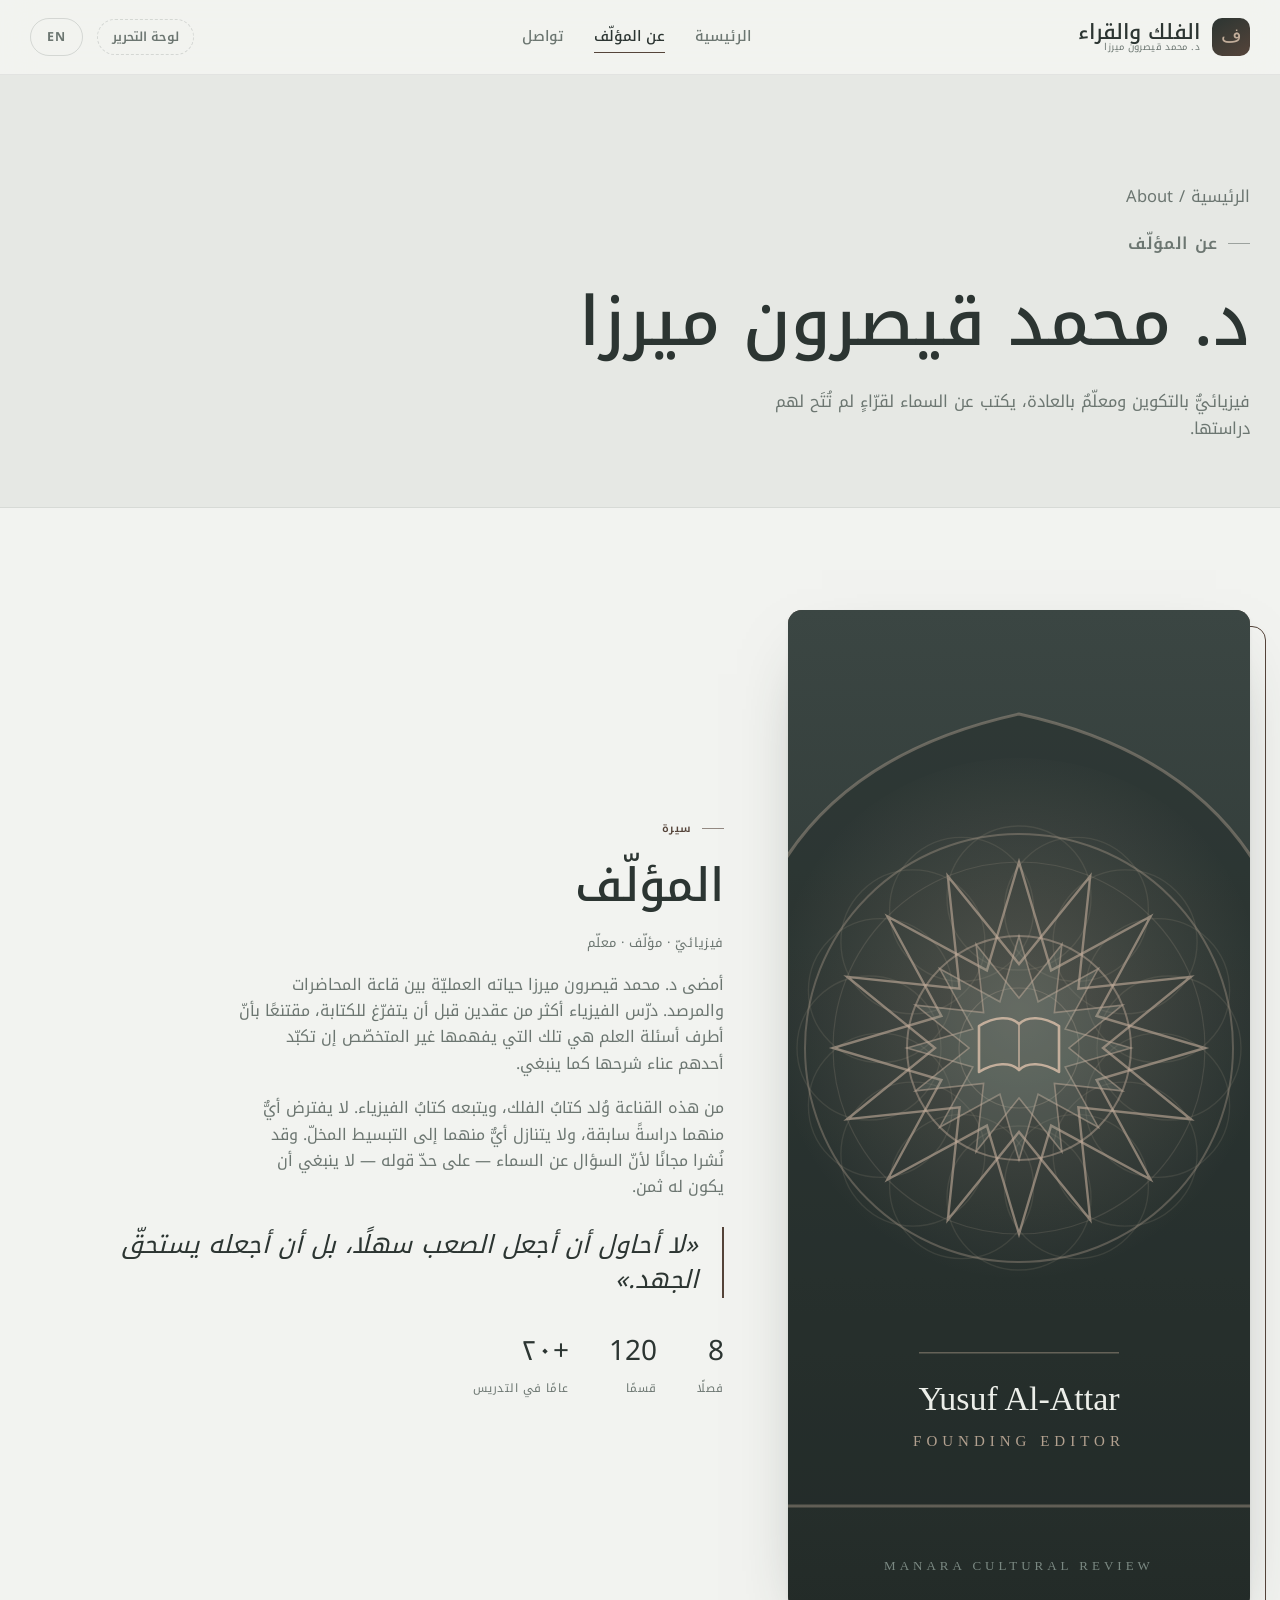
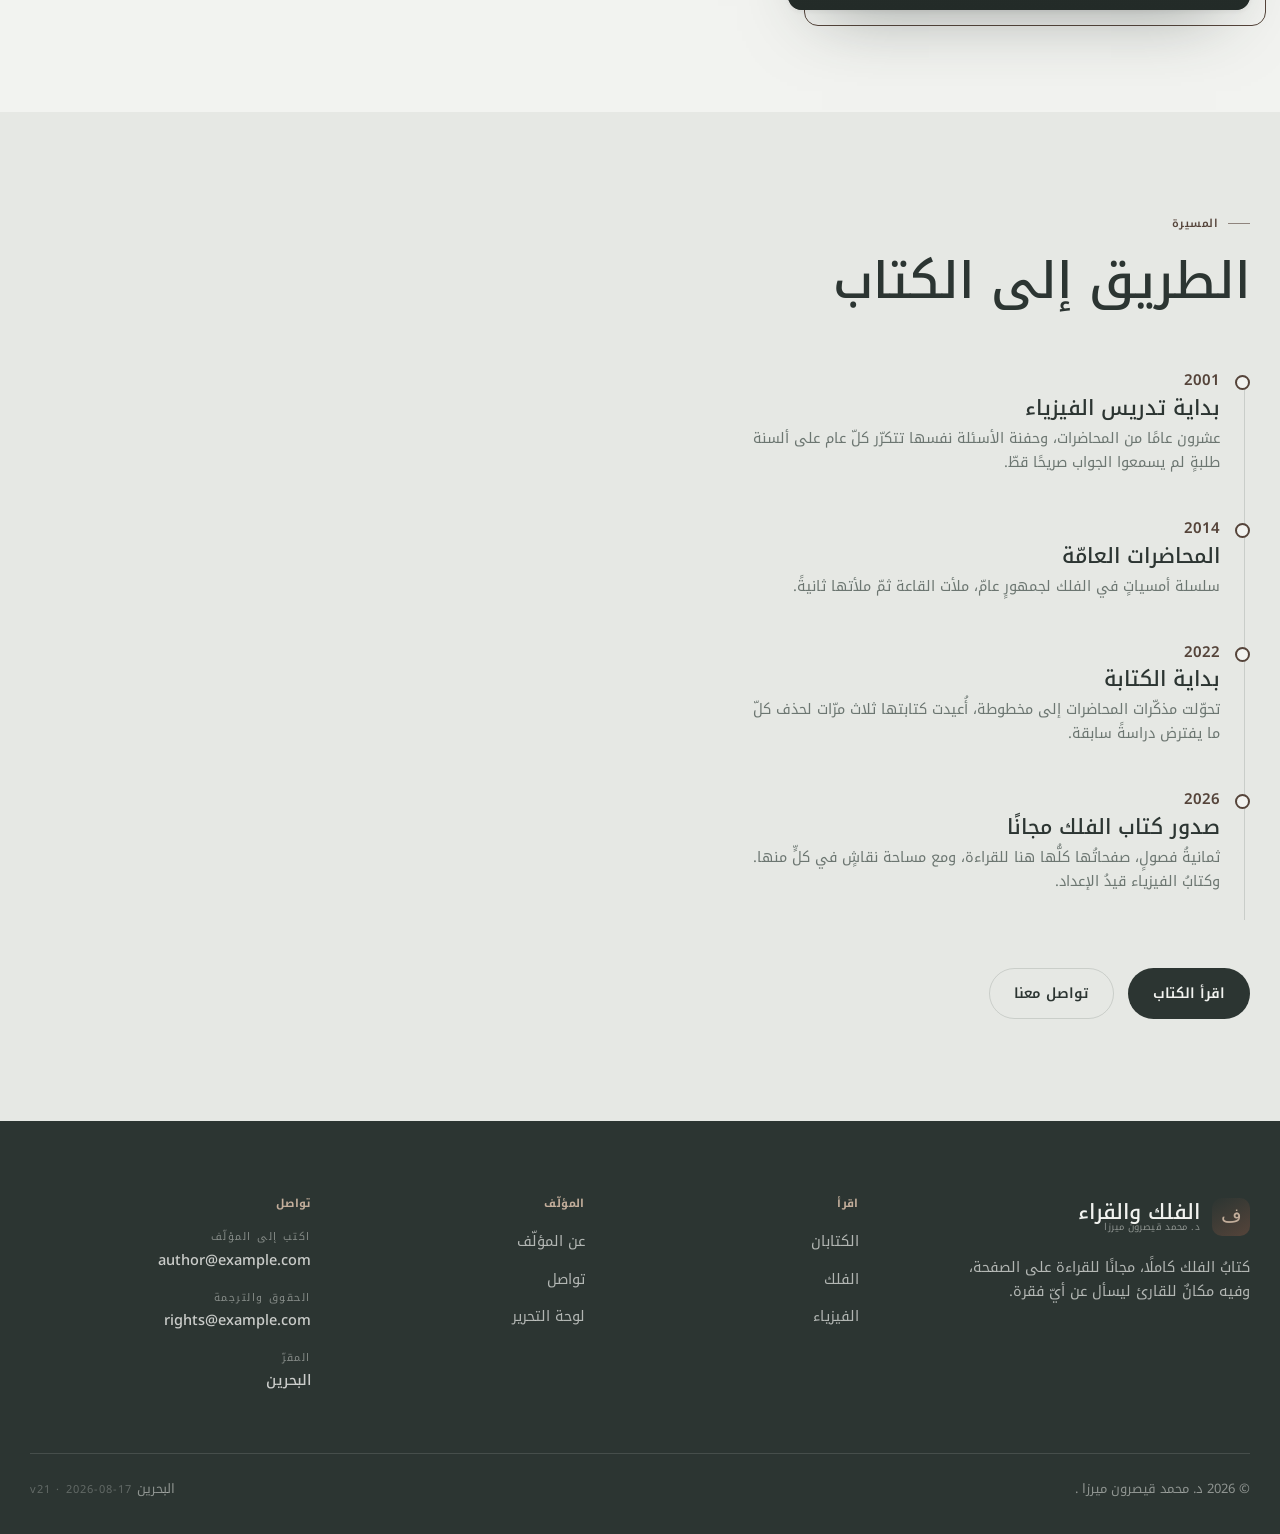
==== commit 232dd932: "Add the book's opening pages from the author's document He sent the front matter as a Word file: the" ====
--- a/about.html
+++ b/about.html
@@ -127,7 +127,7 @@
     </div>
     <div class="foot-bottom">
       <p>© 2026 د. محمد قيصرون ميرزا .</p>
-      <p>Bahrain <span class="build-stamp">v20 · 2026-08-16</span></p>
+      <p>Bahrain <span class="build-stamp">v21 · 2026-08-17</span></p>
     </div>
   </div>
 </footer>
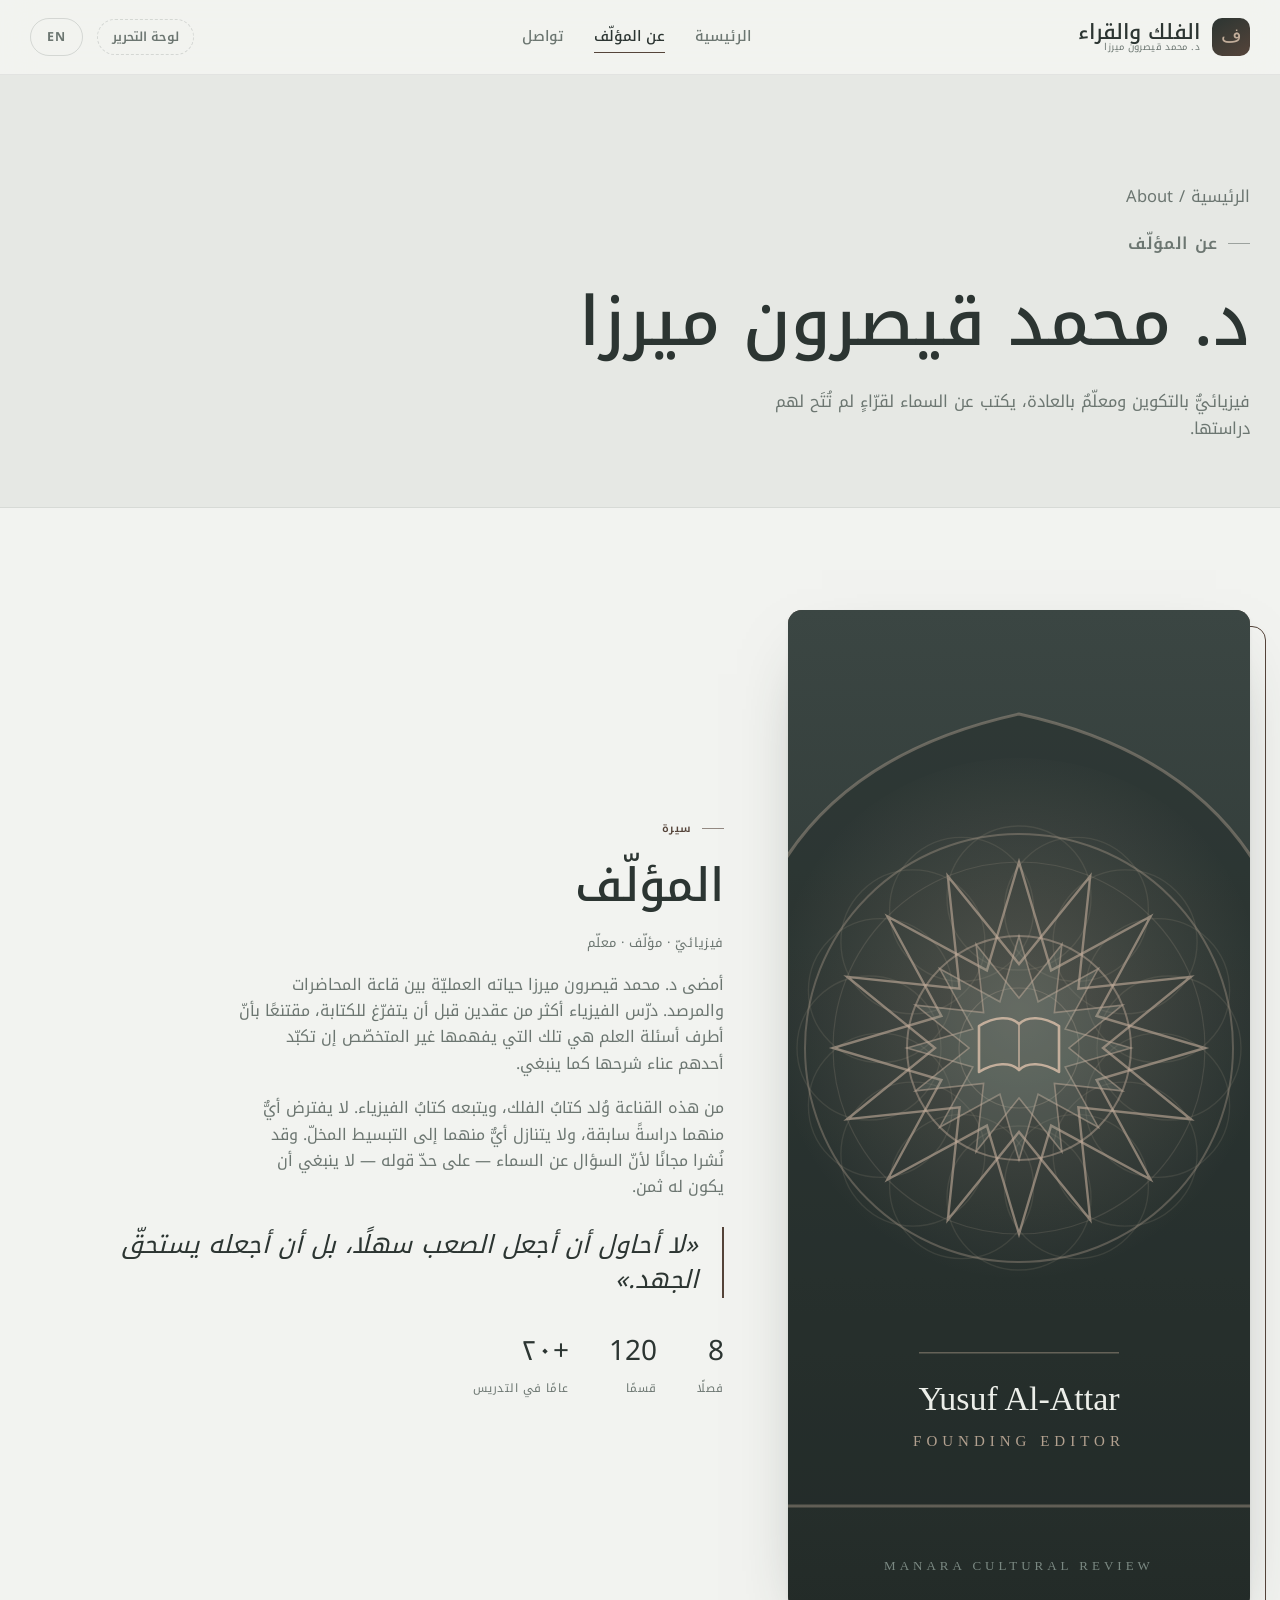
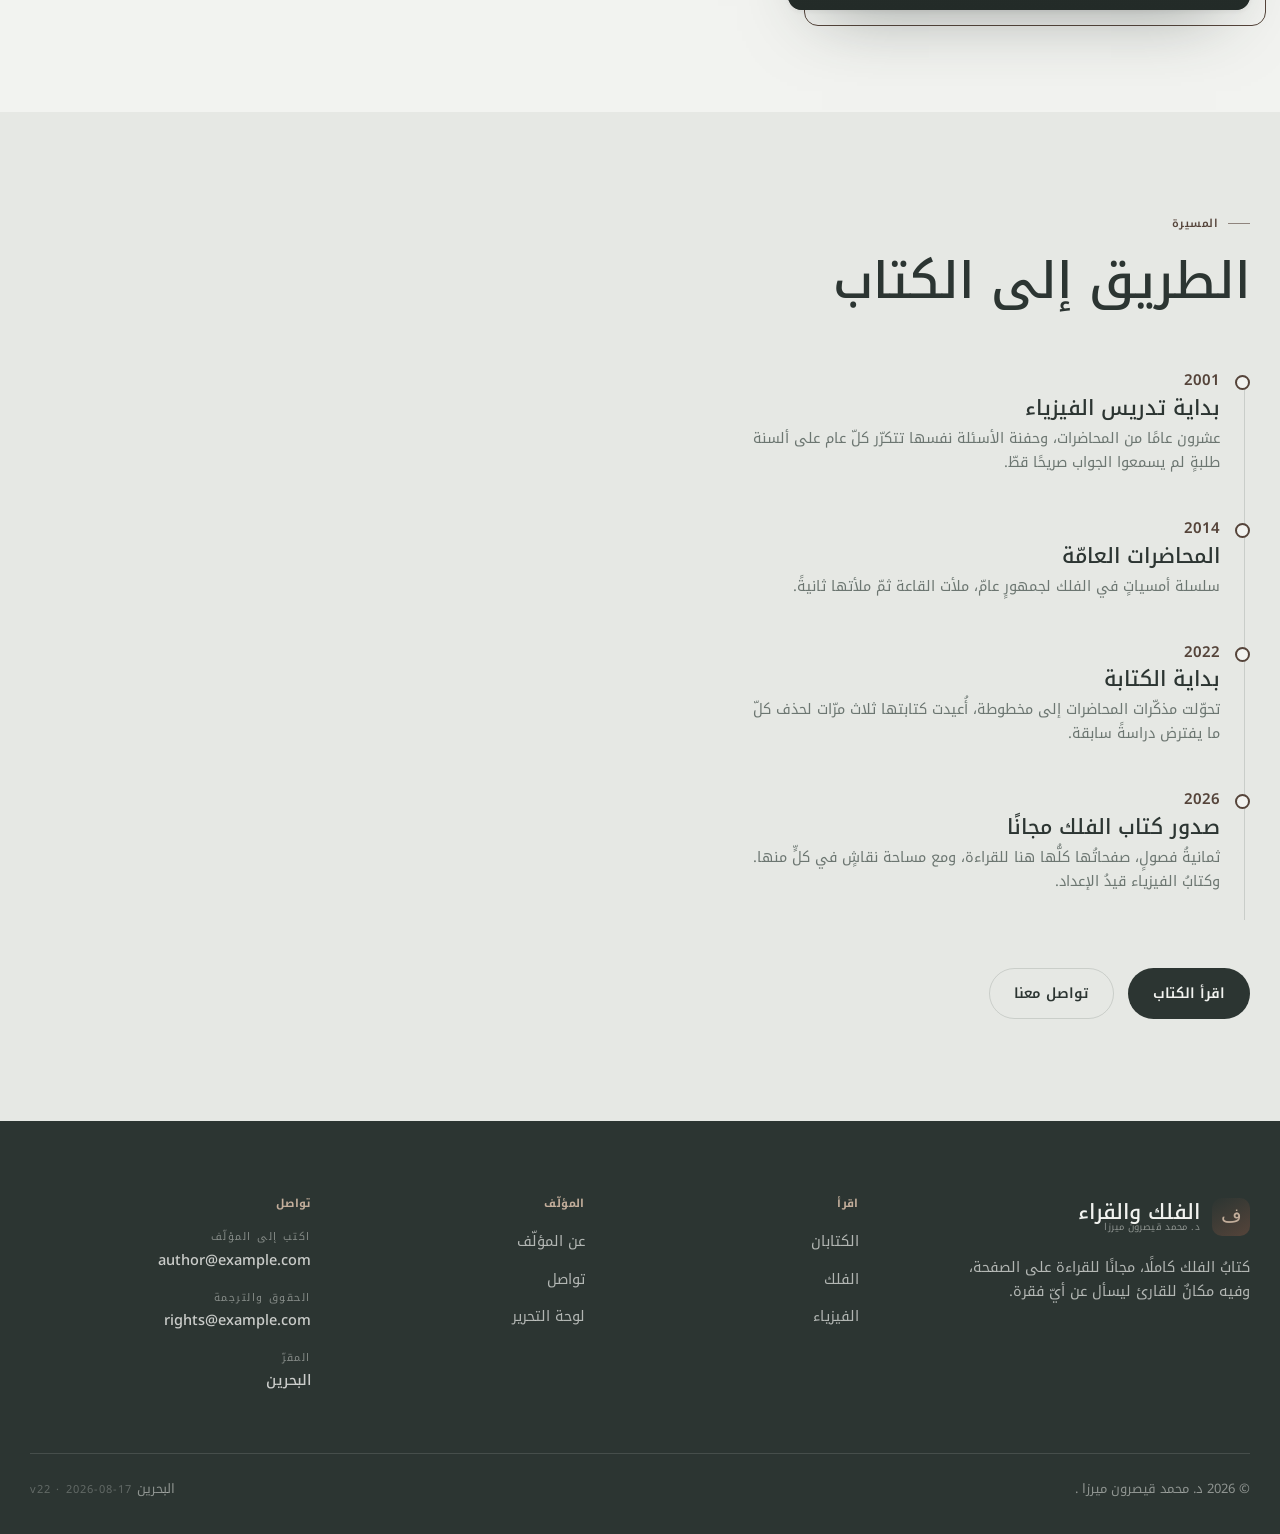
==== commit bb164fa6: "Make the contents open a chapter at a time The table of contents listed all 120 sections at once, wh" ====
--- a/about.html
+++ b/about.html
@@ -127,7 +127,7 @@
     </div>
     <div class="foot-bottom">
       <p>© 2026 د. محمد قيصرون ميرزا .</p>
-      <p>Bahrain <span class="build-stamp">v21 · 2026-08-17</span></p>
+      <p>Bahrain <span class="build-stamp">v22 · 2026-08-17</span></p>
     </div>
   </div>
 </footer>
--- a/styles.css
+++ b/styles.css
@@ -761,8 +761,29 @@
 .ch-list a:hover { background: var(--paper-2); transform: translateX(-3px); }
 [dir="ltr"] .ch-list a:hover { transform: translateX(3px); }
 
-/* The book's own table of contents: every chapter with its sections under it. */
-.ch-list > li { margin-bottom: 6px; }
+/* The book's own table of contents: a chapter opens to show its sections. */
+.toc-head { display: flex; align-items: baseline; justify-content: space-between; gap: 14px; }
+.toc-all {
+  background: none; border: 1px solid var(--line); border-radius: 999px;
+  font-family: var(--arabic); font-size: 12.5px; color: var(--muted);
+  padding: 6px 14px; cursor: pointer; transition: color .2s, border-color .2s;
+}
+.toc-all:hover { color: var(--ink); border-color: var(--gold-soft); }
+
+.ch-list > li { margin-bottom: 2px; }
+.toc-row { display: flex; align-items: center; gap: 4px; }
+.toc-row .toc-ch { flex: 1; min-width: 0; }
+.toc-toggle {
+  flex: none; display: flex; align-items: center; justify-content: center;
+  width: 44px; height: 44px; background: none; border: 0; cursor: pointer;
+  border-radius: 10px; color: var(--gold);
+}
+.toc-toggle:hover { background: var(--paper-2); }
+.toc-toggle .sec-open { margin: 0; }
+.toc-toggle:focus-visible { outline: 2px solid var(--gold); outline-offset: 2px; }
+.toc-item.folded .toc-sec { display: none; }
+.toc-item:not(.folded) .toc-toggle .sec-open::after { transform: rotate(0deg); }
+.toc-item.folded .toc-toggle .sec-open::after { transform: rotate(90deg); }
 .toc-sec {
   list-style: none; margin: 0 0 14px; padding: 0 46px 0 12px;
   columns: 2; column-gap: 26px;
@@ -851,7 +872,10 @@
 }
 .sec-fold:hover .sec-t { color: var(--gold); }
 .sec-fold:focus-visible { outline: 2px solid var(--gold); outline-offset: 4px; }
-.sec-open { width: 20px; height: 20px; position: relative; flex: none; color: var(--gold); margin-inline-start: auto; }
+.sec-open {
+  display: block; width: 20px; height: 20px; position: relative; flex: none;
+  color: var(--gold); margin-inline-start: auto;
+}
 .sec-open::before, .sec-open::after {
   content: ""; position: absolute; inset: 50% 2px auto 2px; height: 1.5px;
   background: currentColor; transition: transform .25s;
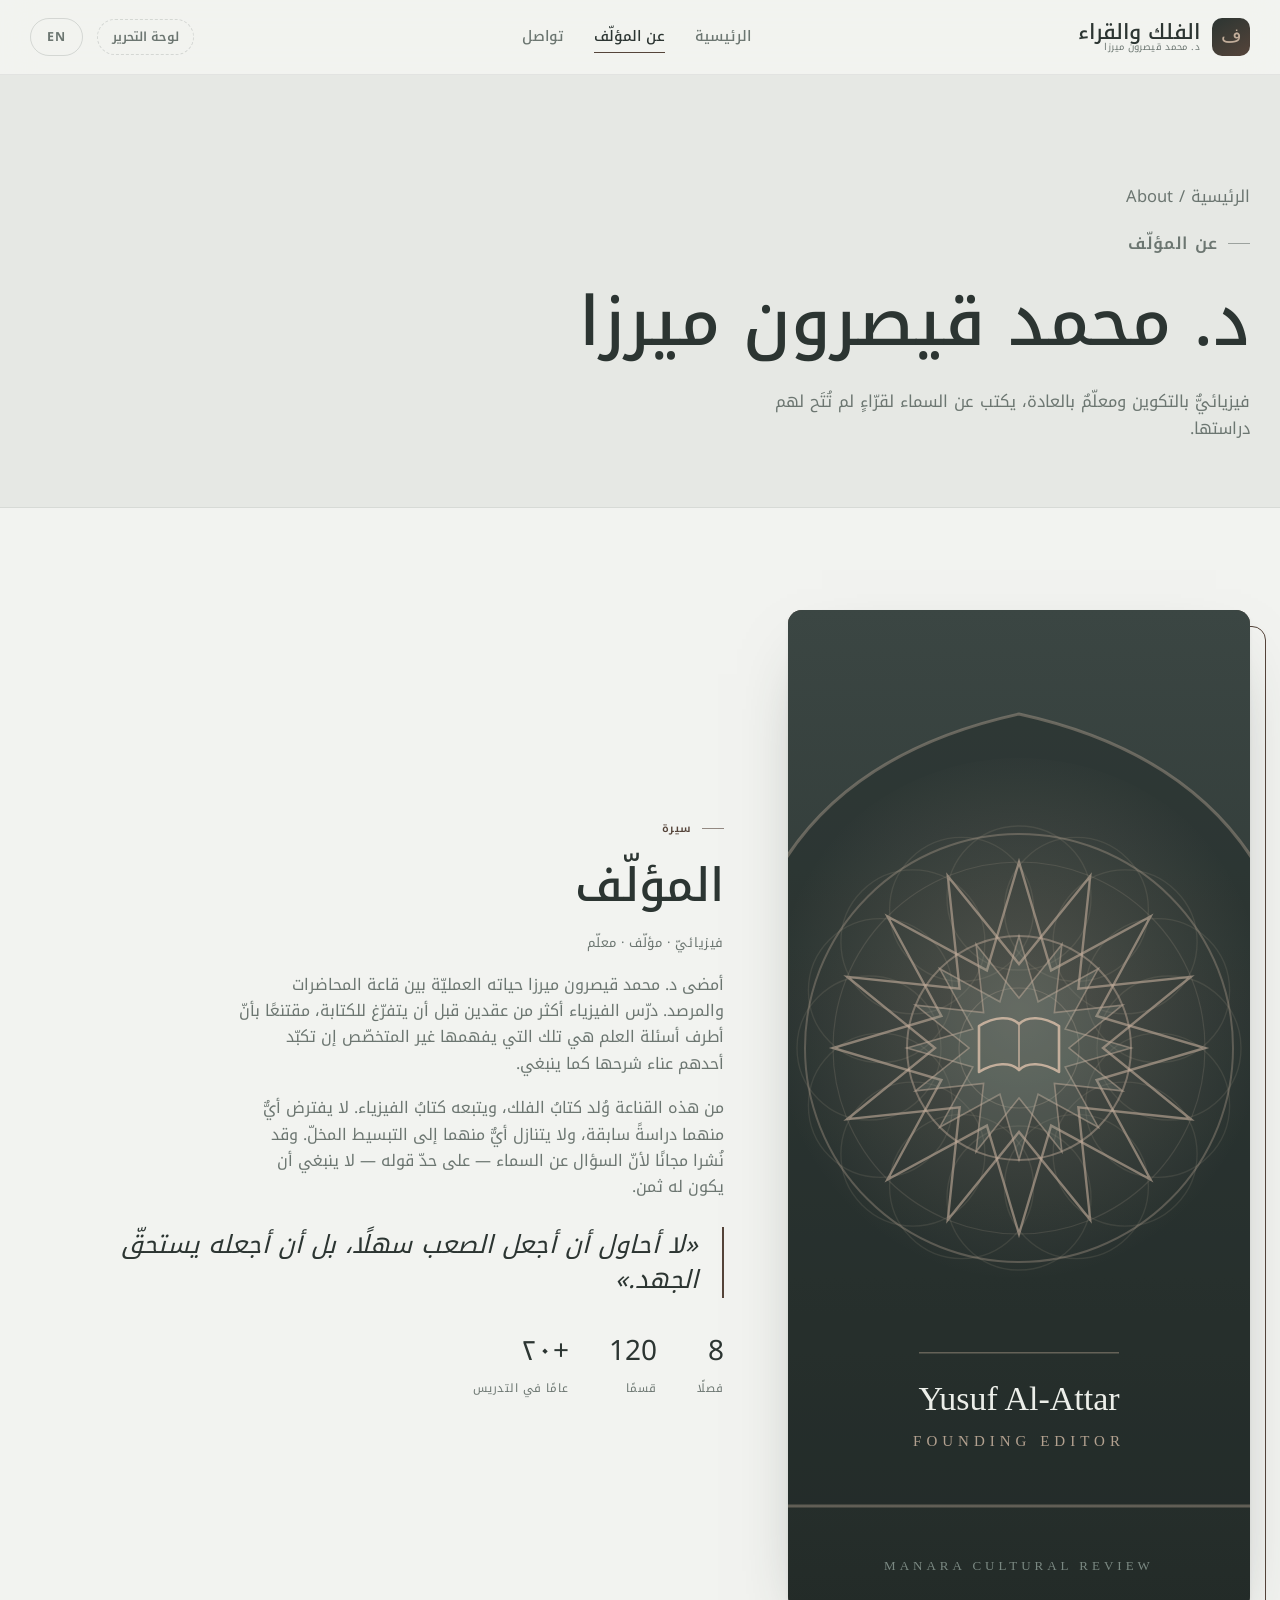
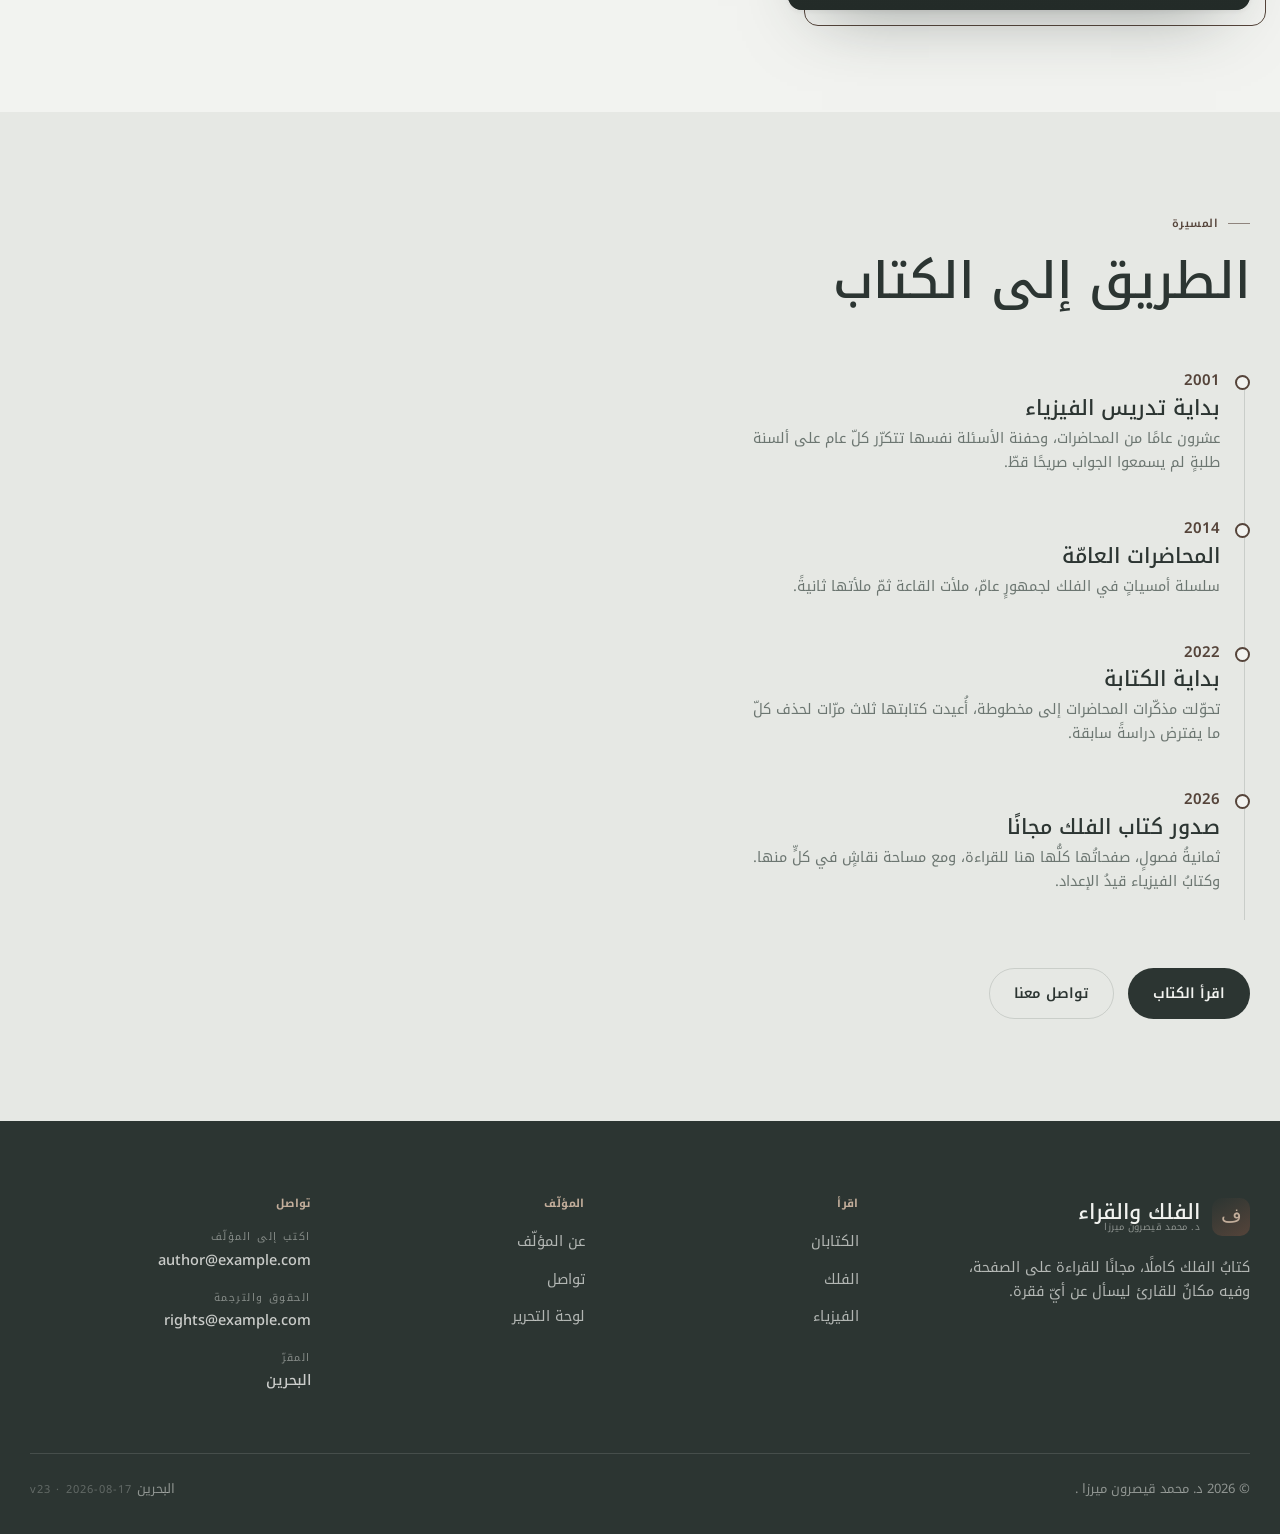
==== commit e6cac012: "Bring back the figures the size floor was eating, and lead with the plate The floor that kept page d" ====
--- a/about.html
+++ b/about.html
@@ -127,7 +127,7 @@
     </div>
     <div class="foot-bottom">
       <p>© 2026 د. محمد قيصرون ميرزا .</p>
-      <p>Bahrain <span class="build-stamp">v22 · 2026-08-17</span></p>
+      <p>Bahrain <span class="build-stamp">v23 · 2026-08-17</span></p>
     </div>
   </div>
 </footer>
